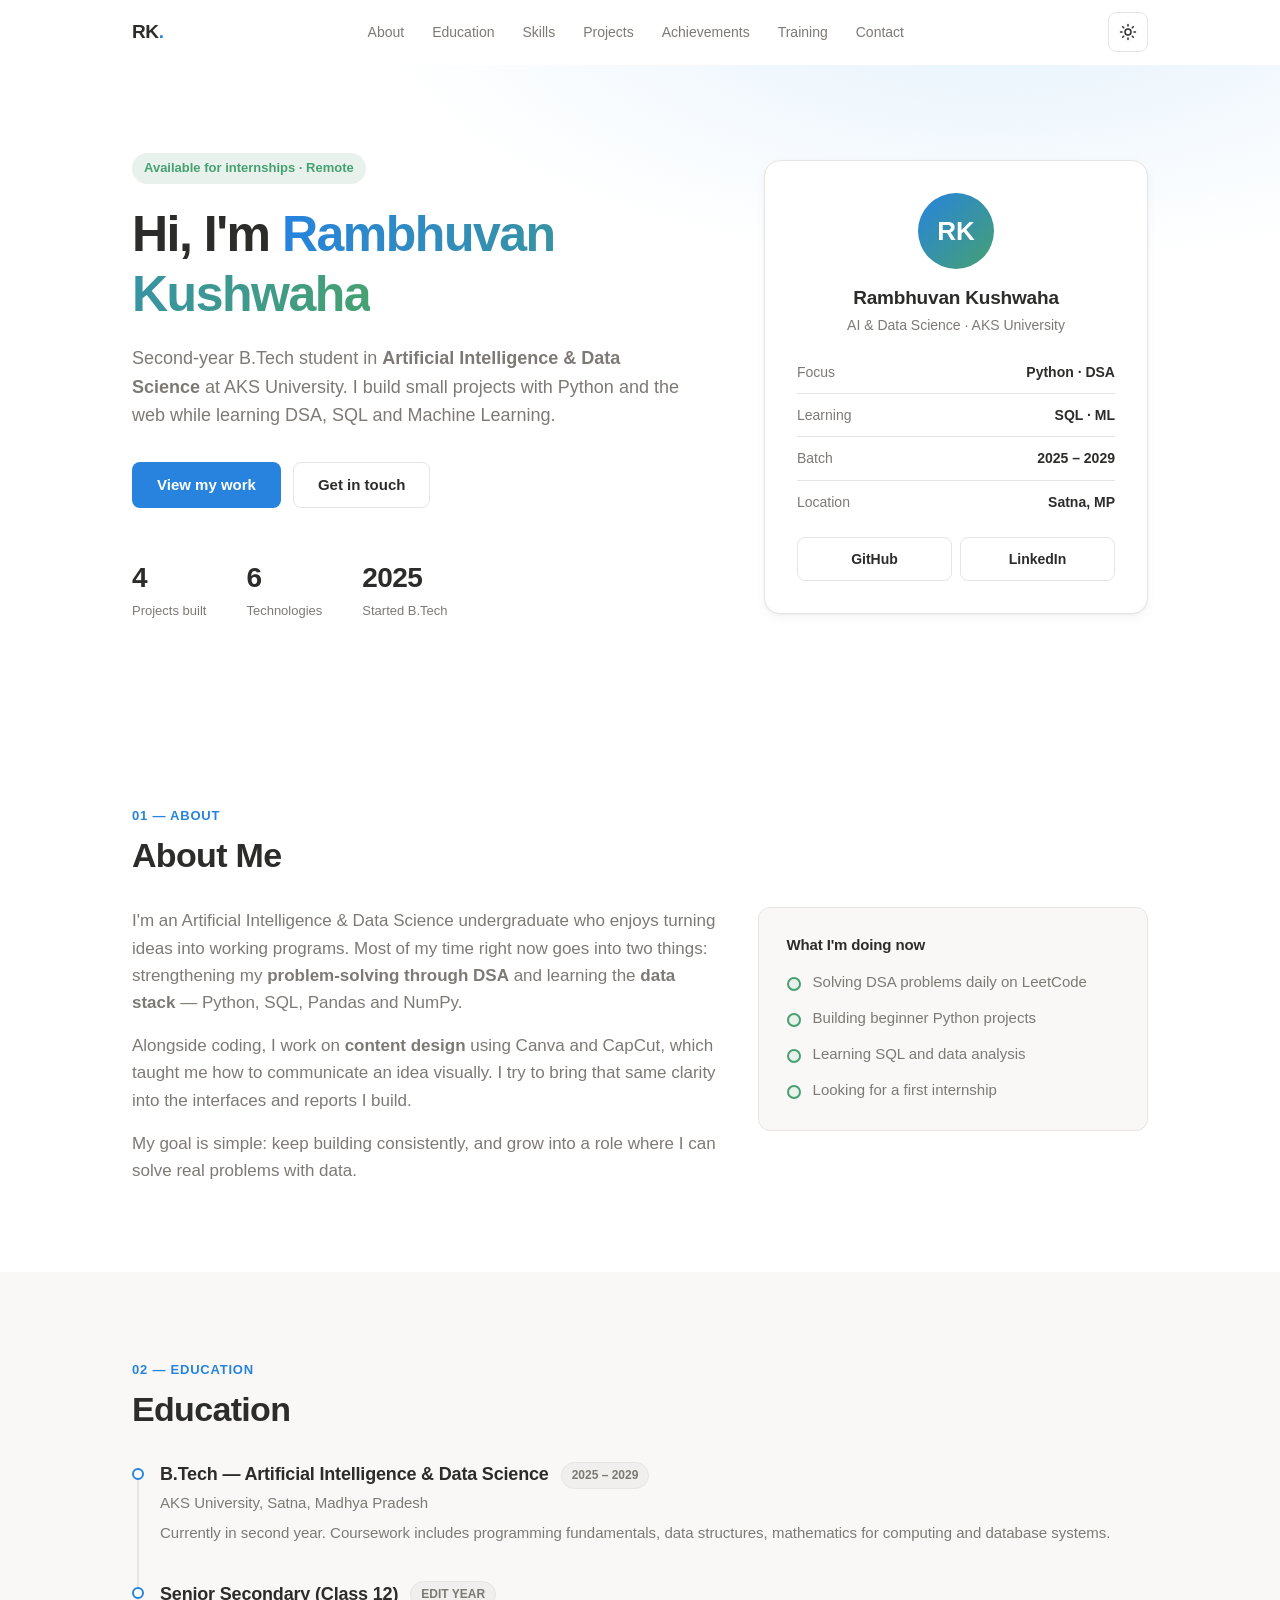
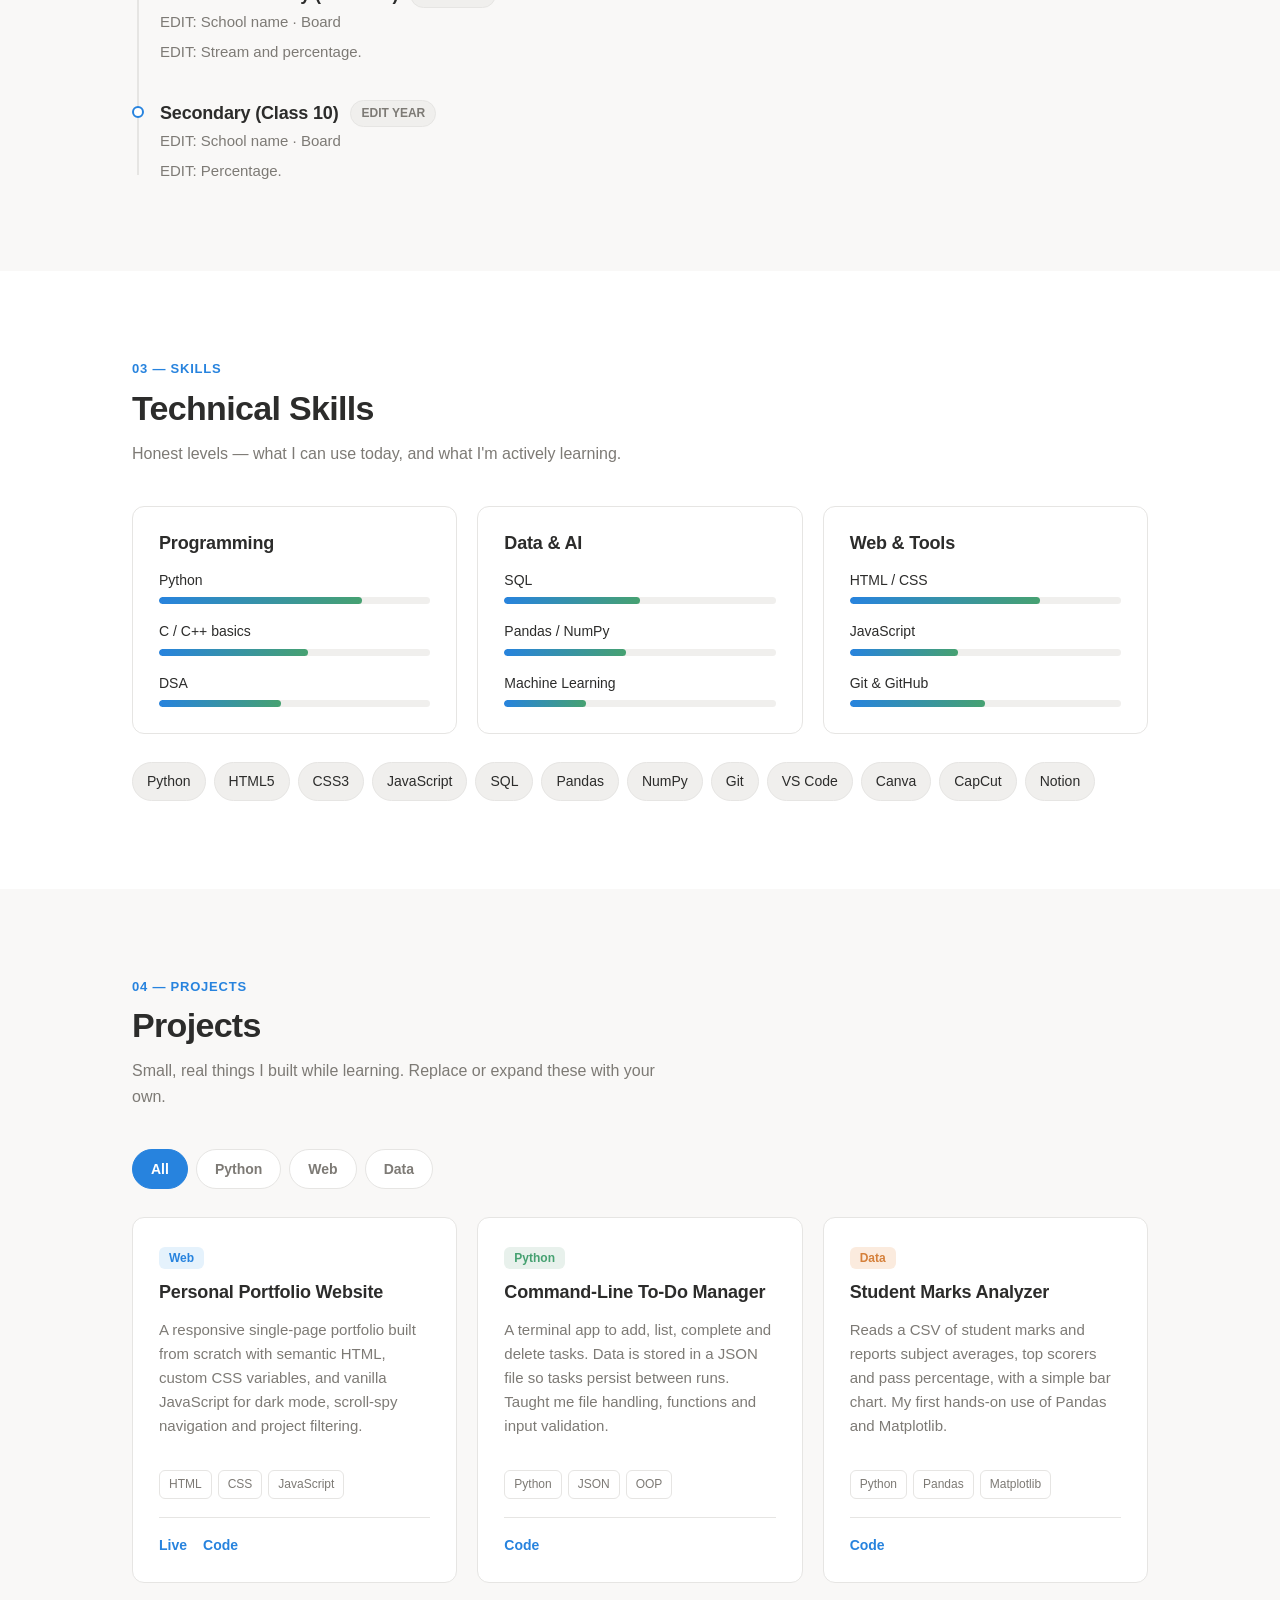
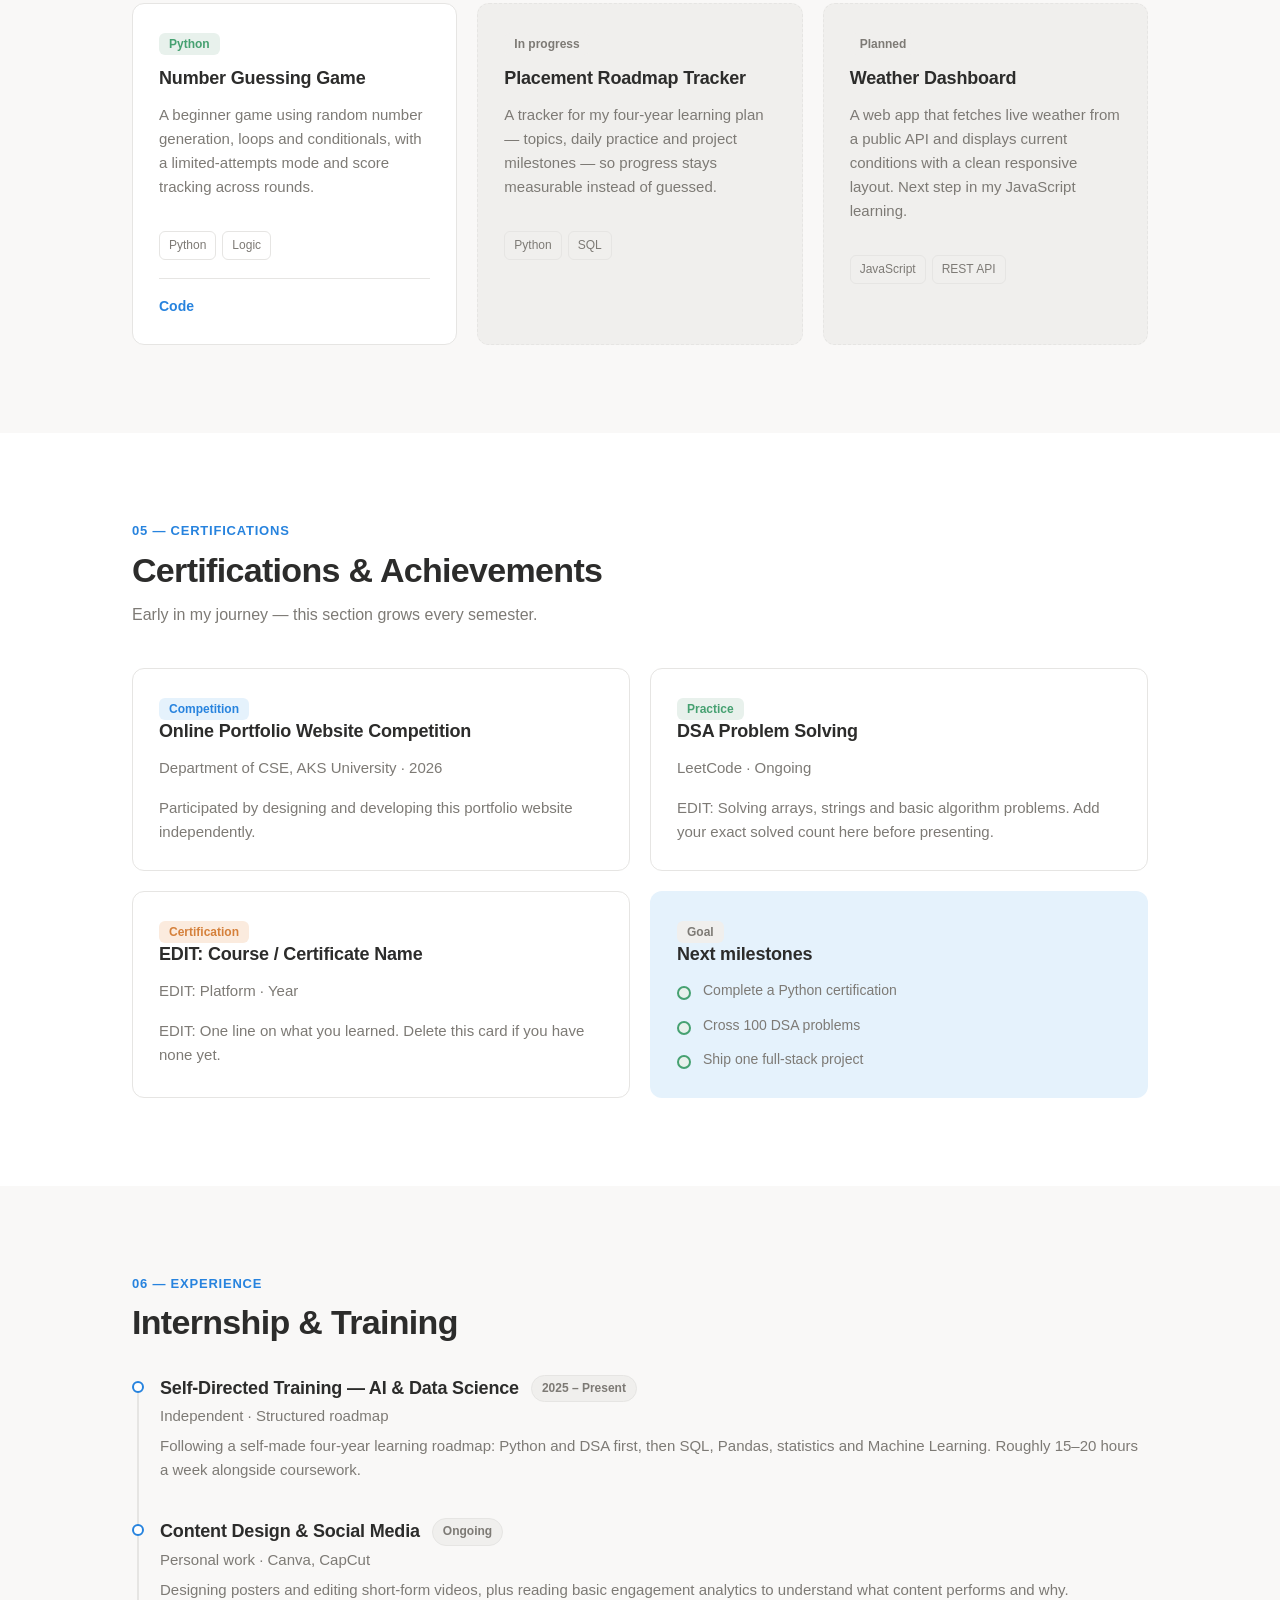
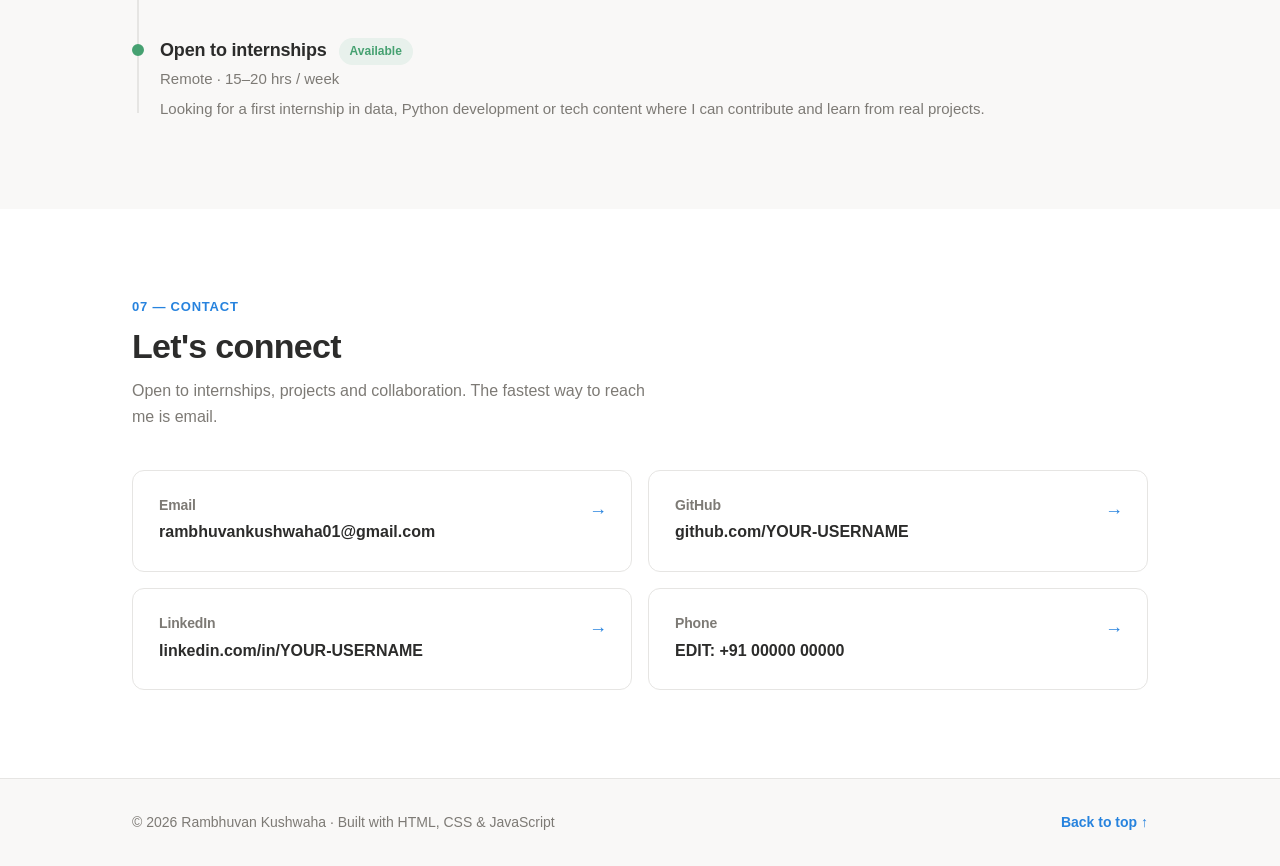
==== index.html @ 86814899 "Add files via upload" ====
<!DOCTYPE html>
<html lang="en">
<head>
<meta charset="UTF-8" />
<meta name="viewport" content="width=device-width, initial-scale=1.0" />
<title>Rambhuvan Kushwaha — AI &amp; Data Science Student</title>
<meta name="description" content="Portfolio of Rambhuvan Kushwaha, B.Tech Artificial Intelligence &amp; Data Science student at AKS University." />
<link rel="stylesheet" href="style.css" />
</head>
<body>

<!-- ============ NAVBAR ============ -->
<header class="nav" id="nav">
  <div class="container nav__inner">
    <a href="#home" class="nav__logo">RK<span>.</span></a>

    <nav class="nav__links" id="navLinks">
      <a href="#about">About</a>
      <a href="#education">Education</a>
      <a href="#skills">Skills</a>
      <a href="#projects">Projects</a>
      <a href="#achievements">Achievements</a>
      <a href="#training">Training</a>
      <a href="#contact">Contact</a>
    </nav>

    <div class="nav__actions">
      <button id="themeBtn" class="icon-btn" aria-label="Toggle dark mode">
        <svg viewBox="0 0 24 24" width="18" height="18" fill="none" stroke="currentColor" stroke-width="2" stroke-linecap="round"><circle cx="12" cy="12" r="4"/><path d="M12 2v2M12 20v2M2 12h2M20 12h2M4.9 4.9l1.4 1.4M17.7 17.7l1.4 1.4M19.1 4.9l-1.4 1.4M6.3 17.7l-1.4 1.4"/></svg>
      </button>
      <button id="menuBtn" class="icon-btn icon-btn--menu" aria-label="Open menu" aria-expanded="false">
        <span class="bar"></span><span class="bar"></span><span class="bar"></span>
      </button>
    </div>
  </div>
</header>

<main>

<!-- ============ HERO ============ -->
<section class="hero" id="home">
  <div class="container hero__inner">
    <div class="hero__text reveal">
      <p class="eyebrow">Available for internships · Remote</p>
      <h1>Hi, I'm <span class="grad">Rambhuvan Kushwaha</span></h1>
      <p class="hero__sub">
        Second-year B.Tech student in <strong>Artificial Intelligence &amp; Data Science</strong>
        at AKS University. I build small projects with Python and the web while
        learning DSA, SQL and Machine Learning.
      </p>
      <div class="hero__btns">
        <a href="#projects" class="btn btn--primary">View my work</a>
        <a href="#contact" class="btn btn--ghost">Get in touch</a>
      </div>
      <div class="hero__stats">
        <div><b id="statA">4</b><span>Projects built</span></div>
        <div><b id="statB">6</b><span>Technologies</span></div>
        <div><b id="statC">2025</b><span>Started B.Tech</span></div>
      </div>
    </div>

    <div class="hero__card reveal">
      <div class="avatar">RK</div>
      <h3>Rambhuvan Kushwaha</h3>
      <p class="muted">AI &amp; Data Science · AKS University</p>
      <ul class="facts">
        <li><span>Focus</span><b>Python · DSA</b></li>
        <li><span>Learning</span><b>SQL · ML</b></li>
        <li><span>Batch</span><b>2025 – 2029</b></li>
        <li><span>Location</span><b>Satna, MP</b></li>
      </ul>
      <div class="hero__social">
        <a href="https://github.com/YOUR-USERNAME" target="_blank" rel="noopener">GitHub</a>
        <a href="https://linkedin.com/in/YOUR-USERNAME" target="_blank" rel="noopener">LinkedIn</a>
      </div>
    </div>
  </div>
</section>

<!-- ============ ABOUT ============ -->
<section id="about" class="section">
  <div class="container">
    <p class="tag">01 — About</p>
    <h2 class="section__title">About Me</h2>
    <div class="about">
      <div class="about__text reveal">
        <p>
          I'm an Artificial Intelligence &amp; Data Science undergraduate who enjoys turning
          ideas into working programs. Most of my time right now goes into two things:
          strengthening my <strong>problem-solving through DSA</strong> and learning the
          <strong>data stack</strong> — Python, SQL, Pandas and NumPy.
        </p>
        <p>
          Alongside coding, I work on <strong>content design</strong> using Canva and CapCut,
          which taught me how to communicate an idea visually. I try to bring that same
          clarity into the interfaces and reports I build.
        </p>
        <p>
          My goal is simple: keep building consistently, and grow into a role where I can
          solve real problems with data.
        </p>
      </div>
      <div class="about__side reveal">
        <h4>What I'm doing now</h4>
        <ul class="checklist">
          <li>Solving DSA problems daily on LeetCode</li>
          <li>Building beginner Python projects</li>
          <li>Learning SQL and data analysis</li>
          <li>Looking for a first internship</li>
        </ul>
      </div>
    </div>
  </div>
</section>

<!-- ============ EDUCATION ============ -->
<section id="education" class="section section--soft">
  <div class="container">
    <p class="tag">02 — Education</p>
    <h2 class="section__title">Education</h2>
    <div class="timeline">
      <div class="tl reveal">
        <div class="tl__dot"></div>
        <div class="tl__body">
          <div class="tl__head">
            <h3>B.Tech — Artificial Intelligence &amp; Data Science</h3>
            <span class="chip">2025 – 2029</span>
          </div>
          <p class="muted">AKS University, Satna, Madhya Pradesh</p>
          <p>Currently in second year. Coursework includes programming fundamentals,
             data structures, mathematics for computing and database systems.</p>
        </div>
      </div>
      <div class="tl reveal">
        <div class="tl__dot"></div>
        <div class="tl__body">
          <div class="tl__head">
            <h3>Senior Secondary (Class 12)</h3>
            <span class="chip">EDIT YEAR</span>
          </div>
          <p class="muted">EDIT: School name · Board</p>
          <p>EDIT: Stream and percentage.</p>
        </div>
      </div>
      <div class="tl reveal">
        <div class="tl__dot"></div>
        <div class="tl__body">
          <div class="tl__head">
            <h3>Secondary (Class 10)</h3>
            <span class="chip">EDIT YEAR</span>
          </div>
          <p class="muted">EDIT: School name · Board</p>
          <p>EDIT: Percentage.</p>
        </div>
      </div>
    </div>
  </div>
</section>

<!-- ============ SKILLS ============ -->
<section id="skills" class="section">
  <div class="container">
    <p class="tag">03 — Skills</p>
    <h2 class="section__title">Technical Skills</h2>
    <p class="section__lead">Honest levels — what I can use today, and what I'm actively learning.</p>

    <div class="grid-3">
      <article class="card reveal">
        <h3>Programming</h3>
        <div class="bar-row"><span>Python</span><div class="bar"><i style="--w:75%"></i></div></div>
        <div class="bar-row"><span>C / C++ basics</span><div class="bar"><i style="--w:55%"></i></div></div>
        <div class="bar-row"><span>DSA</span><div class="bar"><i style="--w:45%"></i></div></div>
      </article>

      <article class="card reveal">
        <h3>Data &amp; AI</h3>
        <div class="bar-row"><span>SQL</span><div class="bar"><i style="--w:50%"></i></div></div>
        <div class="bar-row"><span>Pandas / NumPy</span><div class="bar"><i style="--w:45%"></i></div></div>
        <div class="bar-row"><span>Machine Learning</span><div class="bar"><i style="--w:30%"></i></div></div>
      </article>

      <article class="card reveal">
        <h3>Web &amp; Tools</h3>
        <div class="bar-row"><span>HTML / CSS</span><div class="bar"><i style="--w:70%"></i></div></div>
        <div class="bar-row"><span>JavaScript</span><div class="bar"><i style="--w:40%"></i></div></div>
        <div class="bar-row"><span>Git &amp; GitHub</span><div class="bar"><i style="--w:50%"></i></div></div>
      </article>
    </div>

    <div class="pills reveal">
      <span>Python</span><span>HTML5</span><span>CSS3</span><span>JavaScript</span>
      <span>SQL</span><span>Pandas</span><span>NumPy</span><span>Git</span>
      <span>VS Code</span><span>Canva</span><span>CapCut</span><span>Notion</span>
    </div>
  </div>
</section>

<!-- ============ PROJECTS ============ -->
<section id="projects" class="section section--soft">
  <div class="container">
    <p class="tag">04 — Projects</p>
    <h2 class="section__title">Projects</h2>
    <p class="section__lead">Small, real things I built while learning. Replace or expand these with your own.</p>

    <div class="filters" id="filters">
      <button class="filter is-active" data-filter="all">All</button>
      <button class="filter" data-filter="python">Python</button>
      <button class="filter" data-filter="web">Web</button>
      <button class="filter" data-filter="data">Data</button>
    </div>

    <div class="grid-3" id="projectGrid">
      <article class="card proj reveal" data-cat="web">
        <div class="proj__top"><span class="badge badge--blue">Web</span></div>
        <h3>Personal Portfolio Website</h3>
        <p>A responsive single-page portfolio built from scratch with semantic HTML, custom
           CSS variables, and vanilla JavaScript for dark mode, scroll-spy navigation and
           project filtering.</p>
        <div class="stack"><span>HTML</span><span>CSS</span><span>JavaScript</span></div>
        <div class="proj__links">
          <a href="#" target="_blank" rel="noopener">Live</a>
          <a href="#" target="_blank" rel="noopener">Code</a>
        </div>
      </article>

      <article class="card proj reveal" data-cat="python">
        <div class="proj__top"><span class="badge badge--green">Python</span></div>
        <h3>Command-Line To-Do Manager</h3>
        <p>A terminal app to add, list, complete and delete tasks. Data is stored in a JSON
           file so tasks persist between runs. Taught me file handling, functions and
           input validation.</p>
        <div class="stack"><span>Python</span><span>JSON</span><span>OOP</span></div>
        <div class="proj__links">
          <a href="#" target="_blank" rel="noopener">Code</a>
        </div>
      </article>

      <article class="card proj reveal" data-cat="data">
        <div class="proj__top"><span class="badge badge--orange">Data</span></div>
        <h3>Student Marks Analyzer</h3>
        <p>Reads a CSV of student marks and reports subject averages, top scorers and
           pass percentage, with a simple bar chart. My first hands-on use of Pandas
           and Matplotlib.</p>
        <div class="stack"><span>Python</span><span>Pandas</span><span>Matplotlib</span></div>
        <div class="proj__links">
          <a href="#" target="_blank" rel="noopener">Code</a>
        </div>
      </article>

      <article class="card proj reveal" data-cat="python">
        <div class="proj__top"><span class="badge badge--green">Python</span></div>
        <h3>Number Guessing Game</h3>
        <p>A beginner game using random number generation, loops and conditionals, with
           a limited-attempts mode and score tracking across rounds.</p>
        <div class="stack"><span>Python</span><span>Logic</span></div>
        <div class="proj__links">
          <a href="#" target="_blank" rel="noopener">Code</a>
        </div>
      </article>

      <article class="card proj proj--soon reveal" data-cat="data">
        <div class="proj__top"><span class="badge">In progress</span></div>
        <h3>Placement Roadmap Tracker</h3>
        <p>A tracker for my four-year learning plan — topics, daily practice and project
           milestones — so progress stays measurable instead of guessed.</p>
        <div class="stack"><span>Python</span><span>SQL</span></div>
      </article>

      <article class="card proj proj--soon reveal" data-cat="web">
        <div class="proj__top"><span class="badge">Planned</span></div>
        <h3>Weather Dashboard</h3>
        <p>A web app that fetches live weather from a public API and displays current
           conditions with a clean responsive layout. Next step in my JavaScript learning.</p>
        <div class="stack"><span>JavaScript</span><span>REST API</span></div>
      </article>
    </div>
  </div>
</section>

<!-- ============ ACHIEVEMENTS ============ -->
<section id="achievements" class="section">
  <div class="container">
    <p class="tag">05 — Certifications</p>
    <h2 class="section__title">Certifications &amp; Achievements</h2>
    <p class="section__lead">Early in my journey — this section grows every semester.</p>

    <div class="grid-2">
      <article class="card reveal">
        <span class="badge badge--blue">Competition</span>
        <h3>Online Portfolio Website Competition</h3>
        <p class="muted">Department of CSE, AKS University · 2026</p>
        <p>Participated by designing and developing this portfolio website independently.</p>
      </article>

      <article class="card reveal">
        <span class="badge badge--green">Practice</span>
        <h3>DSA Problem Solving</h3>
        <p class="muted">LeetCode · Ongoing</p>
        <p>EDIT: Solving arrays, strings and basic algorithm problems. Add your exact
           solved count here before presenting.</p>
      </article>

      <article class="card reveal">
        <span class="badge badge--orange">Certification</span>
        <h3>EDIT: Course / Certificate Name</h3>
        <p class="muted">EDIT: Platform · Year</p>
        <p>EDIT: One line on what you learned. Delete this card if you have none yet.</p>
      </article>

      <article class="card card--goal reveal">
        <span class="badge">Goal</span>
        <h3>Next milestones</h3>
        <ul class="checklist checklist--sm">
          <li>Complete a Python certification</li>
          <li>Cross 100 DSA problems</li>
          <li>Ship one full-stack project</li>
        </ul>
      </article>
    </div>
  </div>
</section>

<!-- ============ TRAINING ============ -->
<section id="training" class="section section--soft">
  <div class="container">
    <p class="tag">06 — Experience</p>
    <h2 class="section__title">Internship &amp; Training</h2>

    <div class="timeline">
      <div class="tl reveal">
        <div class="tl__dot"></div>
        <div class="tl__body">
          <div class="tl__head">
            <h3>Self-Directed Training — AI &amp; Data Science</h3>
            <span class="chip">2025 – Present</span>
          </div>
          <p class="muted">Independent · Structured roadmap</p>
          <p>Following a self-made four-year learning roadmap: Python and DSA first, then
             SQL, Pandas, statistics and Machine Learning. Roughly 15–20 hours a week
             alongside coursework.</p>
        </div>
      </div>

      <div class="tl reveal">
        <div class="tl__dot"></div>
        <div class="tl__body">
          <div class="tl__head">
            <h3>Content Design &amp; Social Media</h3>
            <span class="chip">Ongoing</span>
          </div>
          <p class="muted">Personal work · Canva, CapCut</p>
          <p>Designing posters and editing short-form videos, plus reading basic engagement
             analytics to understand what content performs and why.</p>
        </div>
      </div>

      <div class="tl tl--open reveal">
        <div class="tl__dot"></div>
        <div class="tl__body">
          <div class="tl__head">
            <h3>Open to internships</h3>
            <span class="chip chip--accent">Available</span>
          </div>
          <p class="muted">Remote · 15–20 hrs / week</p>
          <p>Looking for a first internship in data, Python development or tech content
             where I can contribute and learn from real projects.</p>
        </div>
      </div>
    </div>
  </div>
</section>

<!-- ============ CONTACT ============ -->
<section id="contact" class="section">
  <div class="container">
    <p class="tag">07 — Contact</p>
    <h2 class="section__title">Let's connect</h2>
    <p class="section__lead">Open to internships, projects and collaboration. The fastest way to reach me is email.</p>

    <div class="contact">
      <a class="ccard reveal" href="mailto:rambhuvankushwaha01@gmail.com">
        <h4>Email</h4>
        <p>rambhuvankushwaha01@gmail.com</p>
        <span class="arrow">→</span>
      </a>
      <a class="ccard reveal" href="https://github.com/YOUR-USERNAME" target="_blank" rel="noopener">
        <h4>GitHub</h4>
        <p>github.com/YOUR-USERNAME</p>
        <span class="arrow">→</span>
      </a>
      <a class="ccard reveal" href="https://linkedin.com/in/YOUR-USERNAME" target="_blank" rel="noopener">
        <h4>LinkedIn</h4>
        <p>linkedin.com/in/YOUR-USERNAME</p>
        <span class="arrow">→</span>
      </a>
      <a class="ccard reveal" href="tel:+910000000000">
        <h4>Phone</h4>
        <p>EDIT: +91 00000 00000</p>
        <span class="arrow">→</span>
      </a>
    </div>
  </div>
</section>

</main>

<footer class="footer">
  <div class="container footer__inner">
    <p>© <span id="year">2026</span> Rambhuvan Kushwaha · Built with HTML, CSS &amp; JavaScript</p>
    <a href="#home">Back to top ↑</a>
  </div>
</footer>

<script src="script.js"></script>
</body>
</html>
---- style.css ----
/* ============================================================
   Rambhuvan Kushwaha — Portfolio Stylesheet
   Design tokens -> layout -> components -> responsive
   ============================================================ */

:root{
  --text:#2C2C2B;
  --text-2:#7D7A75;
  --canvas:#FFFFFF;
  --surface:#F9F8F7;
  --surface-2:#F0EFED;
  --border:#E6E5E3;
  --accent:#2783DE;
  --accent-soft:#E5F2FC;
  --green:#46A171;
  --green-soft:#E8F1EC;
  --orange:#D5803B;
  --orange-soft:#FBEBDE;
  --radius:12px;
  --radius-sm:8px;
  --shadow:0 1px 2px rgba(0,0,0,.05), 0 4px 12px rgba(0,0,0,.04);
  --max:1080px;
  --font:-apple-system,BlinkMacSystemFont,"Segoe UI",Roboto,Helvetica,Arial,sans-serif;
}

/* Dark theme is applied by toggling [data-theme="dark"] on <html> via JS */
[data-theme="dark"]{
  --text:#FFFFFF;
  --text-2:rgba(255,255,255,.65);
  --canvas:#191919;
  --surface:#202020;
  --surface-2:#252525;
  --border:rgba(255,255,255,.20);
  --accent:#5E9FE8;
  --accent-soft:rgba(94,159,232,.12);
  --green:#72BC8F;
  --green-soft:rgba(114,188,143,.12);
  --orange:#DE9255;
  --orange-soft:rgba(222,146,85,.12);
  --shadow:0 1px 2px rgba(0,0,0,.4);
}

*,*::before,*::after{box-sizing:border-box;}

html{scroll-behavior:smooth;}

body{
  margin:0;
  font-family:var(--font);
  font-size:16px;
  line-height:1.6;
  color:var(--text);
  background:var(--canvas);
  -webkit-font-smoothing:antialiased;
}

h1,h2,h3,h4{line-height:1.2;margin:0 0 12px;letter-spacing:-.01em;}
p{margin:0 0 16px;}
a{color:inherit;text-decoration:none;}
img{max-width:100%;display:block;}
ul{margin:0;padding:0;list-style:none;}
strong{font-weight:600;}

.container{width:100%;max-width:var(--max);margin:0 auto;padding:0 32px;}
.muted{color:var(--text-2);}

/* ---------- NAVBAR ---------- */
.nav{
  position:sticky;top:0;z-index:50;
  background:color-mix(in srgb, var(--canvas) 85%, transparent);
  backdrop-filter:blur(12px);
  border-bottom:1px solid transparent;
  transition:border-color .2s ease;
}
.nav.is-scrolled{border-bottom-color:var(--border);}
.nav__inner{display:flex;align-items:center;justify-content:space-between;height:64px;gap:16px;}
.nav__logo{font-weight:700;font-size:19px;letter-spacing:-.02em;}
.nav__logo span{color:var(--accent);}

.nav__links{display:flex;gap:4px;}
.nav__links a{
  padding:7px 12px;border-radius:var(--radius-sm);
  font-size:14px;font-weight:500;color:var(--text-2);
  transition:color .15s ease, background .15s ease;
}
.nav__links a:hover{color:var(--text);background:var(--surface-2);}
.nav__links a.is-active{color:var(--accent);background:var(--accent-soft);}

.nav__actions{display:flex;align-items:center;gap:8px;}
.icon-btn{
  width:40px;height:40px;display:grid;place-items:center;
  border:1px solid var(--border);background:var(--canvas);
  border-radius:var(--radius-sm);color:var(--text);cursor:pointer;
  transition:background .15s ease;
}
.icon-btn:hover{background:var(--surface-2);}
.icon-btn:focus-visible{outline:2px solid var(--accent);outline-offset:2px;}
.icon-btn--menu{display:none;flex-direction:column;gap:4px;}
.icon-btn--menu .bar{width:16px;height:2px;background:currentColor;border-radius:2px;transition:transform .2s ease, opacity .2s ease;}
.icon-btn--menu.is-open .bar:nth-child(1){transform:translateY(6px) rotate(45deg);}
.icon-btn--menu.is-open .bar:nth-child(2){opacity:0;}
.icon-btn--menu.is-open .bar:nth-child(3){transform:translateY(-6px) rotate(-45deg);}

/* ---------- HERO ---------- */
.hero{padding:88px 0 96px;background:
  radial-gradient(900px 380px at 78% -10%, var(--accent-soft), transparent 70%);}
.hero__inner{display:grid;grid-template-columns:1.35fr .9fr;gap:56px;align-items:center;}

.eyebrow{
  display:inline-block;font-size:13px;font-weight:600;color:var(--green);
  background:var(--green-soft);padding:5px 12px;border-radius:999px;margin-bottom:20px;
}
.hero h1{font-size:50px;font-weight:700;letter-spacing:-.03em;margin-bottom:20px;}
.grad{background:linear-gradient(100deg,var(--accent),var(--green));
  -webkit-background-clip:text;background-clip:text;color:transparent;}
.hero__sub{font-size:18px;color:var(--text-2);max-width:56ch;margin-bottom:32px;}

.hero__btns{display:flex;gap:12px;flex-wrap:wrap;margin-bottom:48px;}
.btn{
  display:inline-flex;align-items:center;justify-content:center;
  min-height:46px;padding:0 24px;border-radius:var(--radius-sm);
  font-size:15px;font-weight:600;border:1px solid transparent;
  transition:transform .15s ease, background .15s ease, box-shadow .15s ease;
}
.btn--primary{background:var(--accent);color:#fff;}
.btn--primary:hover{transform:translateY(-2px);box-shadow:0 6px 18px rgba(39,131,222,.28);}
.btn--ghost{border-color:var(--border);color:var(--text);background:var(--canvas);}
.btn--ghost:hover{background:var(--surface-2);transform:translateY(-2px);}

.hero__stats{display:flex;gap:40px;flex-wrap:wrap;}
.hero__stats div{display:flex;flex-direction:column;}
.hero__stats b{font-size:28px;font-weight:700;letter-spacing:-.02em;}
.hero__stats span{font-size:13px;color:var(--text-2);}

.hero__card{
  background:var(--canvas);border:1px solid var(--border);
  border-radius:16px;padding:32px;box-shadow:var(--shadow);text-align:center;
}
.avatar{
  width:76px;height:76px;margin:0 auto 18px;border-radius:50%;
  display:grid;place-items:center;font-size:26px;font-weight:700;color:#fff;
  background:linear-gradient(135deg,var(--accent),var(--green));
}
.hero__card h3{font-size:19px;margin-bottom:4px;}
.hero__card > .muted{font-size:14px;margin-bottom:24px;}
.facts{display:grid;gap:10px;text-align:left;margin-bottom:24px;}
.facts li{display:flex;justify-content:space-between;gap:12px;font-size:14px;
  padding-bottom:10px;border-bottom:1px solid var(--border);}
.facts li:last-child{border-bottom:none;padding-bottom:0;}
.facts span{color:var(--text-2);}
.hero__social{display:flex;gap:8px;}
.hero__social a{
  flex:1;padding:10px 0;font-size:14px;font-weight:600;
  border:1px solid var(--border);border-radius:var(--radius-sm);
  transition:background .15s ease, border-color .15s ease;
}
.hero__social a:hover{background:var(--accent-soft);border-color:var(--accent);color:var(--accent);}

/* ---------- SECTIONS ---------- */
.section{padding:88px 0;}
.section--soft{background:var(--surface);}
.tag{font-size:13px;font-weight:600;color:var(--accent);letter-spacing:.06em;
  text-transform:uppercase;margin-bottom:8px;}
.section__title{font-size:34px;font-weight:700;letter-spacing:-.02em;margin-bottom:12px;}
.section__lead{color:var(--text-2);max-width:60ch;margin-bottom:40px;}

/* ---------- ABOUT ---------- */
.about{display:grid;grid-template-columns:1.5fr 1fr;gap:40px;align-items:start;margin-top:32px;}
.about__text p{font-size:17px;color:var(--text-2);}
.about__text p:last-child{margin-bottom:0;}
.about__side{background:var(--surface);border:1px solid var(--border);
  border-radius:var(--radius);padding:28px;}
.about__side h4{font-size:15px;margin-bottom:16px;}
.checklist{display:grid;gap:12px;}
.checklist li{position:relative;padding-left:26px;font-size:15px;color:var(--text-2);}
.checklist li::before{
  content:"";position:absolute;left:0;top:7px;width:14px;height:14px;
  border-radius:50%;background:var(--green-soft);
  border:2px solid var(--green);
}
.checklist--sm li{font-size:14px;}

/* ---------- TIMELINE ---------- */
.timeline{position:relative;margin-top:32px;padding-left:28px;}
.timeline::before{content:"";position:absolute;left:5px;top:8px;bottom:8px;
  width:2px;background:var(--border);}
.tl{position:relative;padding-bottom:36px;}
.tl:last-child{padding-bottom:0;}
.tl__dot{position:absolute;left:-28px;top:6px;width:12px;height:12px;
  border-radius:50%;background:var(--canvas);border:2px solid var(--accent);}
.tl--open .tl__dot{border-color:var(--green);background:var(--green);}
.tl__head{display:flex;align-items:center;gap:12px;flex-wrap:wrap;margin-bottom:2px;}
.tl__body h3{font-size:18px;margin:0;}
.tl__body p{margin-bottom:6px;font-size:15px;}
.tl__body p:last-child{margin-bottom:0;color:var(--text-2);}
.chip{font-size:12px;font-weight:600;color:var(--text-2);background:var(--surface-2);
  border:1px solid var(--border);padding:3px 10px;border-radius:999px;white-space:nowrap;}
.chip--accent{color:var(--green);background:var(--green-soft);border-color:transparent;}

/* ---------- GRIDS & CARDS ---------- */
.grid-3{display:grid;grid-template-columns:repeat(3,1fr);gap:20px;}
.grid-2{display:grid;grid-template-columns:repeat(2,1fr);gap:20px;}
.card{
  background:var(--canvas);border:1px solid var(--border);
  border-radius:var(--radius);padding:26px;
  transition:transform .18s ease, box-shadow .18s ease, border-color .18s ease;
}
.card:hover{transform:translateY(-3px);box-shadow:var(--shadow);border-color:var(--accent);}
.card h3{font-size:18px;margin-bottom:14px;}
.card p{font-size:15px;color:var(--text-2);}
.card p:last-child{margin-bottom:0;}
.card--goal{background:var(--accent-soft);border-color:transparent;}

/* skill bars */
.bar-row{display:grid;grid-template-columns:1fr;gap:6px;margin-bottom:16px;}
.bar-row:last-child{margin-bottom:0;}
.bar-row span{font-size:14px;font-weight:500;}
.bar{height:7px;background:var(--surface-2);border-radius:999px;overflow:hidden;}
.bar i{display:block;height:100%;width:var(--w);border-radius:999px;
  background:linear-gradient(90deg,var(--accent),var(--green));}

/* pills */
.pills{display:flex;flex-wrap:wrap;gap:8px;margin-top:28px;}
.pills span{font-size:14px;font-weight:500;padding:7px 14px;border-radius:999px;
  background:var(--surface-2);border:1px solid var(--border);}

/* ---------- PROJECTS ---------- */
.filters{display:flex;gap:8px;flex-wrap:wrap;margin-bottom:28px;}
.filter{
  min-height:40px;padding:0 18px;font-size:14px;font-weight:600;
  font-family:inherit;color:var(--text-2);cursor:pointer;
  background:var(--canvas);border:1px solid var(--border);border-radius:999px;
  transition:all .15s ease;
}
.filter:hover{color:var(--text);border-color:var(--text-2);}
.filter.is-active{background:var(--accent);border-color:var(--accent);color:#fff;}
.filter:focus-visible{outline:2px solid var(--accent);outline-offset:2px;}

.proj{display:flex;flex-direction:column;}
.proj.is-hidden{display:none;}
.proj__top{margin-bottom:12px;}
.badge{font-size:12px;font-weight:600;padding:4px 10px;border-radius:6px;
  background:var(--surface-2);color:var(--text-2);}
.badge--blue{background:var(--accent-soft);color:var(--accent);}
.badge--green{background:var(--green-soft);color:var(--green);}
.badge--orange{background:var(--orange-soft);color:var(--orange);}
.stack{display:flex;flex-wrap:wrap;gap:6px;margin:16px 0 0;}
.stack span{font-size:12px;font-weight:500;color:var(--text-2);
  padding:4px 9px;border:1px solid var(--border);border-radius:6px;}
.proj__links{display:flex;gap:16px;margin-top:18px;padding-top:16px;border-top:1px solid var(--border);}
.proj__links a{font-size:14px;font-weight:600;color:var(--accent);}
.proj__links a:hover{text-decoration:underline;}
.proj--soon{background:var(--surface-2);border-style:dashed;}
.achv-note{margin-top:8px;}

/* ---------- CONTACT ---------- */
.contact{display:grid;grid-template-columns:repeat(2,1fr);gap:16px;}
.ccard{
  position:relative;display:block;padding:26px;
  background:var(--canvas);border:1px solid var(--border);border-radius:var(--radius);
  transition:transform .18s ease, border-color .18s ease, box-shadow .18s ease;
}
.ccard:hover{transform:translateY(-3px);border-color:var(--accent);box-shadow:var(--shadow);}
.ccard h4{font-size:14px;color:var(--text-2);font-weight:600;margin-bottom:6px;}
.ccard p{font-size:16px;font-weight:600;margin:0;word-break:break-word;padding-right:28px;color:var(--text);}
.arrow{position:absolute;right:24px;top:26px;font-size:18px;color:var(--accent);}

/* ---------- FOOTER ---------- */
.footer{border-top:1px solid var(--border);padding:32px 0;background:var(--surface);}
.footer__inner{display:flex;justify-content:space-between;align-items:center;gap:16px;flex-wrap:wrap;}
.footer p{margin:0;font-size:14px;color:var(--text-2);}
.footer a{font-size:14px;font-weight:600;color:var(--accent);}

/* ---------- SCROLL REVEAL ----------
   Content is visible by default. The hidden start state is only applied when
   JavaScript is running (html.js), so content never disappears without JS. */
.reveal{transition:opacity .5s ease, transform .5s ease;}
html.js .reveal{opacity:0;transform:translateY(16px);}
html.js .reveal.is-visible{opacity:1;transform:none;}

@media (prefers-reduced-motion:reduce){
  html{scroll-behavior:auto;}
  *{transition:none !important;animation:none !important;}
  .reveal{opacity:1;transform:none;}
}

/* ============================================================
   RESPONSIVE
   ============================================================ */
@media (max-width:980px){
  .hero__inner{grid-template-columns:1fr;gap:40px;}
  .hero h1{font-size:40px;}
  .about{grid-template-columns:1fr;}
  .grid-3{grid-template-columns:repeat(2,1fr);}
}

@media (max-width:760px){
  .container{padding:0 20px;}
  .icon-btn--menu{display:flex;}

  .nav__links{
    position:absolute;top:64px;left:0;right:0;
    flex-direction:column;gap:2px;padding:12px 20px 20px;
    background:var(--canvas);border-bottom:1px solid var(--border);
    box-shadow:var(--shadow);
    display:none;
  }
  .nav__links.is-open{display:flex;}
  .nav__links a{padding:12px;font-size:16px;}

  .hero{padding:56px 0 64px;}
  .hero h1{font-size:33px;}
  .hero__sub{font-size:16px;}
  .hero__btns{margin-bottom:36px;}
  .btn{flex:1;min-width:140px;}
  .hero__stats{gap:24px;}
  .hero__stats b{font-size:24px;}

  .section{padding:60px 0;}
  .section__title{font-size:27px;}
  .grid-3,.grid-2,.contact{grid-template-columns:1fr;}
  .footer__inner{flex-direction:column;align-items:flex-start;}
}
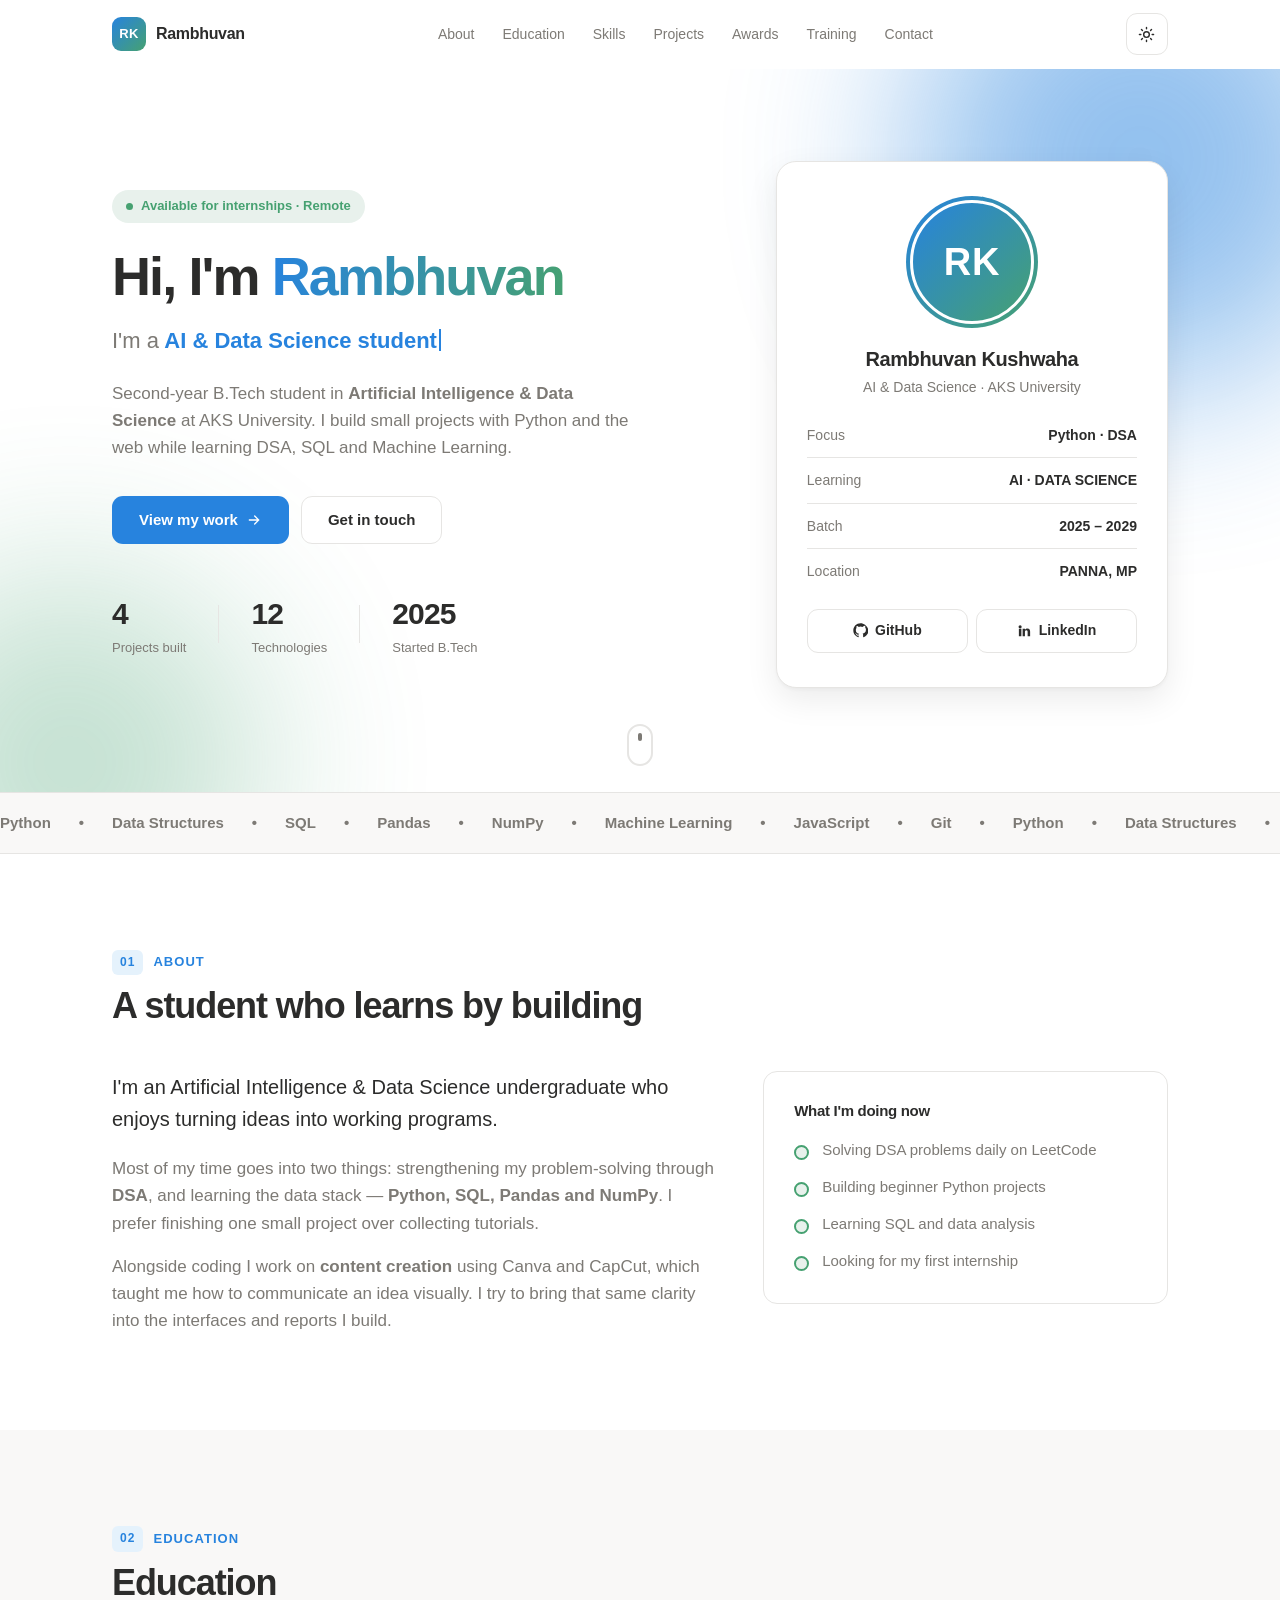
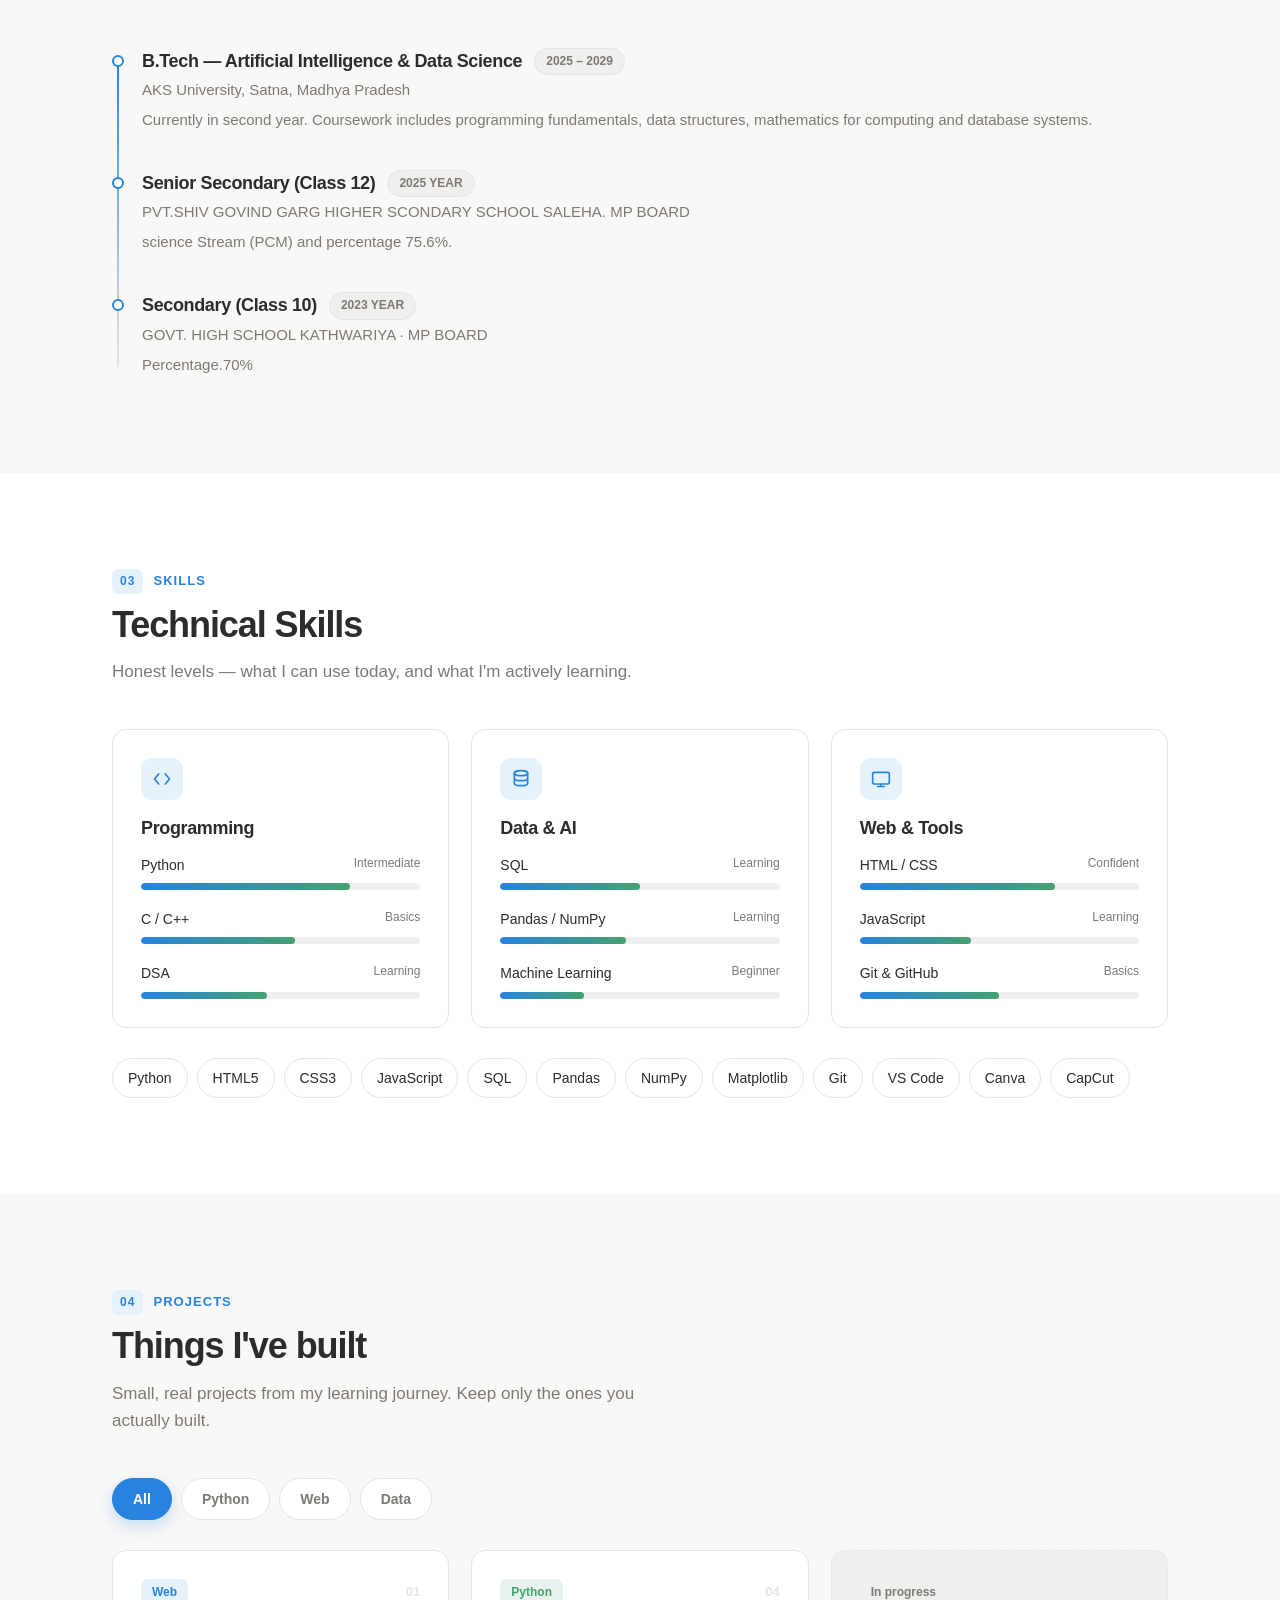
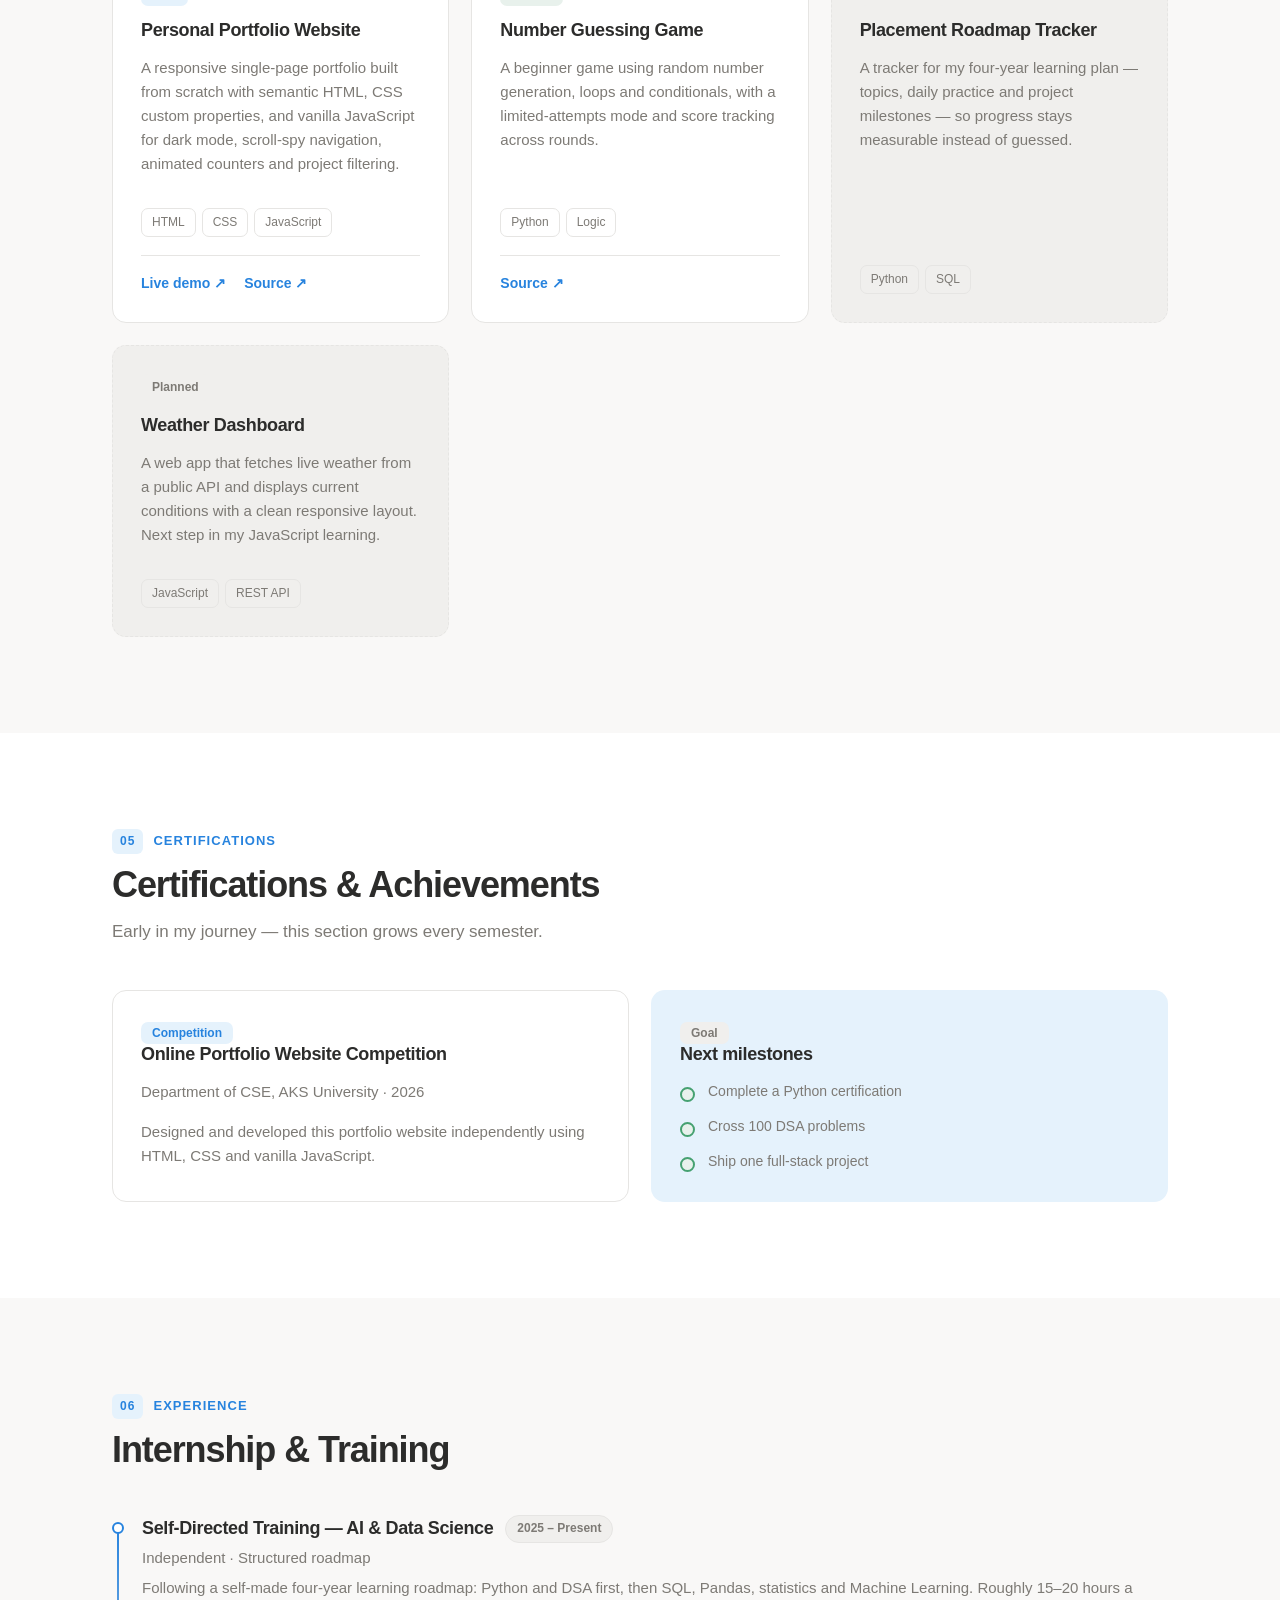
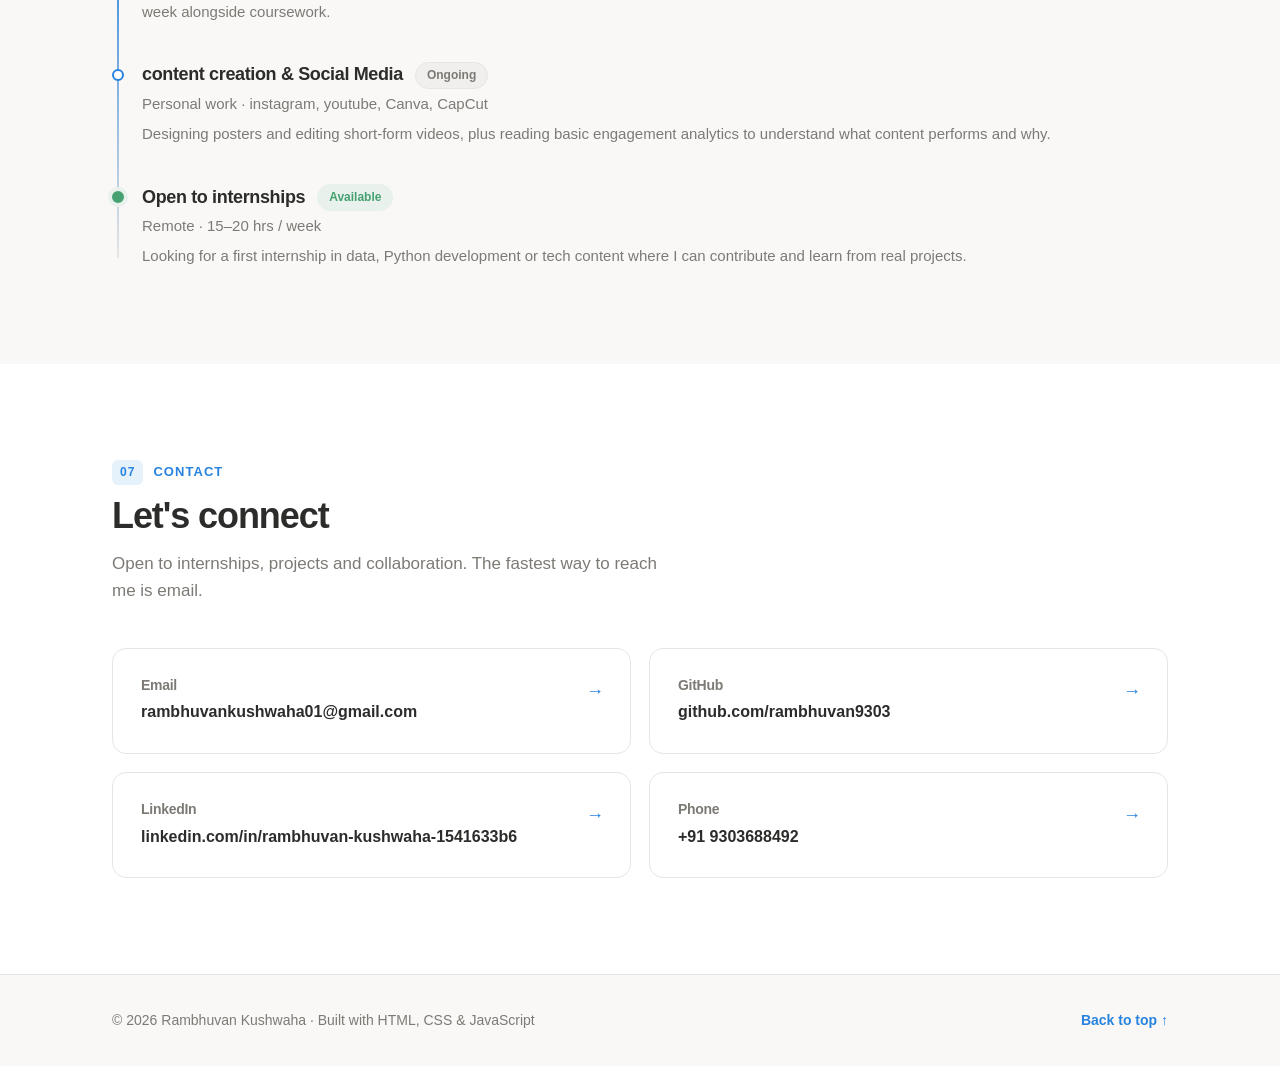
==== commit 6cb1a9b8: "Add files via upload" ====
--- a/index.html
+++ b/index.html
@@ -4,29 +4,36 @@
 <meta charset="UTF-8" />
 <meta name="viewport" content="width=device-width, initial-scale=1.0" />
 <title>Rambhuvan Kushwaha — AI &amp; Data Science Student</title>
-<meta name="description" content="Portfolio of Rambhuvan Kushwaha, B.Tech Artificial Intelligence &amp; Data Science student at AKS University." />
+<meta name="description" content="Portfolio of Rambhuvan Kushwaha, B.Tech Artificial Intelligence &amp; Data Science student at AKS University. Python, SQL and Machine Learning." />
 <link rel="stylesheet" href="style.css" />
 </head>
 <body>
 
+<!-- Reading progress bar -->
+<div class="progress" id="progress" aria-hidden="true"></div>
+
 <!-- ============ NAVBAR ============ -->
 <header class="nav" id="nav">
   <div class="container nav__inner">
-    <a href="#home" class="nav__logo">RK<span>.</span></a>
-
-    <nav class="nav__links" id="navLinks">
+    <a href="#home" class="nav__logo">
+      <span class="nav__mark">RK</span>
+      <span class="nav__name">Rambhuvan</span>
+    </a>
+
+    <nav class="nav__links" id="navLinks" aria-label="Main navigation">
       <a href="#about">About</a>
       <a href="#education">Education</a>
       <a href="#skills">Skills</a>
       <a href="#projects">Projects</a>
-      <a href="#achievements">Achievements</a>
+      <a href="#achievements">Awards</a>
       <a href="#training">Training</a>
       <a href="#contact">Contact</a>
     </nav>
 
     <div class="nav__actions">
       <button id="themeBtn" class="icon-btn" aria-label="Toggle dark mode">
-        <svg viewBox="0 0 24 24" width="18" height="18" fill="none" stroke="currentColor" stroke-width="2" stroke-linecap="round"><circle cx="12" cy="12" r="4"/><path d="M12 2v2M12 20v2M2 12h2M20 12h2M4.9 4.9l1.4 1.4M17.7 17.7l1.4 1.4M19.1 4.9l-1.4 1.4M6.3 17.7l-1.4 1.4"/></svg>
+        <svg class="ico-sun" viewBox="0 0 24 24" width="17" height="17" fill="none" stroke="currentColor" stroke-width="2" stroke-linecap="round"><circle cx="12" cy="12" r="4"/><path d="M12 2v2M12 20v2M2 12h2M20 12h2M4.9 4.9l1.4 1.4M17.7 17.7l1.4 1.4M19.1 4.9l-1.4 1.4M6.3 17.7l-1.4 1.4"/></svg>
+        <svg class="ico-moon" viewBox="0 0 24 24" width="17" height="17" fill="none" stroke="currentColor" stroke-width="2" stroke-linecap="round"><path d="M21 12.8A8.5 8.5 0 1 1 11.2 3a6.5 6.5 0 0 0 9.8 9.8z"/></svg>
       </button>
       <button id="menuBtn" class="icon-btn icon-btn--menu" aria-label="Open menu" aria-expanded="false">
         <span class="bar"></span><span class="bar"></span><span class="bar"></span>
@@ -39,74 +46,134 @@
 
 <!-- ============ HERO ============ -->
 <section class="hero" id="home">
+  <!-- Decorative animated background blobs -->
+  <div class="blobs" aria-hidden="true">
+    <span class="blob blob--1"></span>
+    <span class="blob blob--2"></span>
+  </div>
+
   <div class="container hero__inner">
-    <div class="hero__text reveal">
-      <p class="eyebrow">Available for internships · Remote</p>
-      <h1>Hi, I'm <span class="grad">Rambhuvan Kushwaha</span></h1>
-      <p class="hero__sub">
+    <div class="hero__text">
+      <p class="eyebrow anim" style="--d:0ms">
+        <span class="dot"></span> Available for internships · Remote
+      </p>
+
+      <h1 class="anim" style="--d:80ms">
+        Hi, I'm <span class="grad">Rambhuvan</span>
+      </h1>
+
+      <!-- Rotating role text, driven by script.js -->
+      <p class="hero__role anim" style="--d:160ms">
+        <span class="hero__rolePrefix">I'm a</span>
+        <span class="typer" id="typer"></span><span class="caret" aria-hidden="true"></span>
+      </p>
+
+      <p class="hero__sub anim" style="--d:240ms">
         Second-year B.Tech student in <strong>Artificial Intelligence &amp; Data Science</strong>
-        at AKS University. I build small projects with Python and the web while
-        learning DSA, SQL and Machine Learning.
+        at AKS University. I build small projects with Python and the web while learning
+        DSA, SQL and Machine Learning.
       </p>
-      <div class="hero__btns">
-        <a href="#projects" class="btn btn--primary">View my work</a>
+
+      <div class="hero__btns anim" style="--d:320ms">
+        <a href="#projects" class="btn btn--primary">
+          View my work
+          <svg viewBox="0 0 24 24" width="16" height="16" fill="none" stroke="currentColor" stroke-width="2" stroke-linecap="round"><path d="M5 12h14M13 6l6 6-6 6"/></svg>
+        </a>
         <a href="#contact" class="btn btn--ghost">Get in touch</a>
       </div>
-      <div class="hero__stats">
-        <div><b id="statA">4</b><span>Projects built</span></div>
-        <div><b id="statB">6</b><span>Technologies</span></div>
-        <div><b id="statC">2025</b><span>Started B.Tech</span></div>
-      </div>
-    </div>
-
-    <div class="hero__card reveal">
-      <div class="avatar">RK</div>
+
+      <div class="hero__stats anim" style="--d:400ms">
+        <div><b class="count" data-target="4">0</b><span>Projects built</span></div>
+        <div class="vr"></div>
+        <div><b class="count" data-target="12">0</b><span>Technologies</span></div>
+        <div class="vr"></div>
+        <div><b>2025</b><span>Started B.Tech</span></div>
+      </div>
+    </div>
+
+    <!-- ---- Profile card with real photo ---- -->
+    <aside class="hero__card anim" style="--d:200ms">
+      <div class="photo">
+        <!-- REPLACE assets/profile.jpg WITH YOUR OWN PHOTO.
+             If the file is missing, the initials below show instead. -->
+        <img src="assets/profile.jpg" alt="Rambhuvan Kushwaha" id="photo" />
+        <span class="photo__fallback" id="photoFallback">RK</span>
+      </div>
+
       <h3>Rambhuvan Kushwaha</h3>
       <p class="muted">AI &amp; Data Science · AKS University</p>
+
       <ul class="facts">
         <li><span>Focus</span><b>Python · DSA</b></li>
-        <li><span>Learning</span><b>SQL · ML</b></li>
+        <li><span>Learning</span><b>AI · DATA SCIENCE</b></li>
         <li><span>Batch</span><b>2025 – 2029</b></li>
-        <li><span>Location</span><b>Satna, MP</b></li>
+        <li><span>Location</span><b>PANNA, MP</b></li>
       </ul>
+
       <div class="hero__social">
-        <a href="https://github.com/YOUR-USERNAME" target="_blank" rel="noopener">GitHub</a>
-        <a href="https://linkedin.com/in/YOUR-USERNAME" target="_blank" rel="noopener">LinkedIn</a>
-      </div>
-    </div>
-  </div>
-</section>
+        <a href="https://github.com/rambhuvan9303" target="_blank" rel="noopener">
+          <svg viewBox="0 0 24 24" width="15" height="15" fill="currentColor"><path d="M12 .5C5.7.5.5 5.7.5 12c0 5 3.3 9.3 7.8 10.8.6.1.8-.2.8-.6v-2c-3.2.7-3.8-1.4-3.8-1.4-.5-1.3-1.3-1.7-1.3-1.7-1-.7.1-.7.1-.7 1.1.1 1.7 1.2 1.7 1.2 1 1.7 2.6 1.2 3.3.9.1-.7.4-1.2.7-1.5-2.6-.3-5.3-1.3-5.3-5.8 0-1.3.5-2.3 1.2-3.1-.1-.3-.5-1.5.1-3.1 0 0 1-.3 3.3 1.2a11.5 11.5 0 0 1 6 0C18.4 4.3 19.4 4.6 19.4 4.6c.6 1.6.2 2.8.1 3.1.8.8 1.2 1.8 1.2 3.1 0 4.5-2.7 5.5-5.3 5.8.4.4.8 1.1.8 2.2v3.3c0 .4.2.7.8.6 4.6-1.5 7.8-5.8 7.8-10.8C23.5 5.7 18.3.5 12 .5z"/></svg>
+          GitHub
+        </a>
+        <a href="https://linkedin.com/in/YOUR-USERNAME" target="_blank" rel="noopener">
+          <svg viewBox="0 0 24 24" width="15" height="15" fill="currentColor"><path d="M4.98 3.5a2.5 2.5 0 1 1 0 5 2.5 2.5 0 0 1 0-5zM3 9h4v12H3zM9 9h3.8v1.7h.05c.53-1 1.83-2.05 3.77-2.05C20.2 8.65 21 11 21 14.1V21h-4v-6.1c0-1.45-.03-3.3-2-3.3-2 0-2.3 1.57-2.3 3.2V21H9z"/></svg>
+          LinkedIn
+        </a>
+      </div>
+    </aside>
+  </div>
+
+  <a href="#about" class="scroll-hint" aria-label="Scroll down">
+    <span></span>
+  </a>
+</section>
+
+<!-- ============ MARQUEE ============ -->
+<div class="marquee" aria-hidden="true">
+  <div class="marquee__track">
+    <span>Python</span><span>•</span><span>Data Structures</span><span>•</span><span>SQL</span><span>•</span>
+    <span>Pandas</span><span>•</span><span>NumPy</span><span>•</span><span>Machine Learning</span><span>•</span>
+    <span>JavaScript</span><span>•</span><span>Git</span><span>•</span>
+    <span>Python</span><span>•</span><span>Data Structures</span><span>•</span><span>SQL</span><span>•</span>
+    <span>Pandas</span><span>•</span><span>NumPy</span><span>•</span><span>Machine Learning</span><span>•</span>
+    <span>JavaScript</span><span>•</span><span>Git</span><span>•</span>
+  </div>
+</div>
 
 <!-- ============ ABOUT ============ -->
 <section id="about" class="section">
   <div class="container">
-    <p class="tag">01 — About</p>
-    <h2 class="section__title">About Me</h2>
+    <header class="sec-head reveal">
+      <p class="tag"><i>01</i> About</p>
+      <h2>A student who learns by building</h2>
+    </header>
+
     <div class="about">
       <div class="about__text reveal">
-        <p>
+        <p class="lead">
           I'm an Artificial Intelligence &amp; Data Science undergraduate who enjoys turning
-          ideas into working programs. Most of my time right now goes into two things:
-          strengthening my <strong>problem-solving through DSA</strong> and learning the
-          <strong>data stack</strong> — Python, SQL, Pandas and NumPy.
+          ideas into working programs.
         </p>
         <p>
-          Alongside coding, I work on <strong>content design</strong> using Canva and CapCut,
+          Most of my time goes into two things: strengthening my problem-solving through
+          <strong>DSA</strong>, and learning the data stack — <strong>Python, SQL, Pandas
+          and NumPy</strong>. I prefer finishing one small project over collecting
+          tutorials.
+        </p>
+        <p>
+          Alongside coding I work on <strong>content creation</strong> using Canva and CapCut,
           which taught me how to communicate an idea visually. I try to bring that same
           clarity into the interfaces and reports I build.
         </p>
-        <p>
-          My goal is simple: keep building consistently, and grow into a role where I can
-          solve real problems with data.
-        </p>
-      </div>
+      </div>
+
       <div class="about__side reveal">
         <h4>What I'm doing now</h4>
         <ul class="checklist">
           <li>Solving DSA problems daily on LeetCode</li>
           <li>Building beginner Python projects</li>
           <li>Learning SQL and data analysis</li>
-          <li>Looking for a first internship</li>
+          <li>Looking for my first internship</li>
         </ul>
       </div>
     </div>
@@ -116,41 +183,46 @@
 <!-- ============ EDUCATION ============ -->
 <section id="education" class="section section--soft">
   <div class="container">
-    <p class="tag">02 — Education</p>
-    <h2 class="section__title">Education</h2>
+    <header class="sec-head reveal">
+      <p class="tag"><i>02</i> Education</p>
+      <h2>Education</h2>
+    </header>
+
     <div class="timeline">
       <div class="tl reveal">
-        <div class="tl__dot"></div>
+        <span class="tl__dot"></span>
         <div class="tl__body">
           <div class="tl__head">
             <h3>B.Tech — Artificial Intelligence &amp; Data Science</h3>
             <span class="chip">2025 – 2029</span>
           </div>
           <p class="muted">AKS University, Satna, Madhya Pradesh</p>
-          <p>Currently in second year. Coursework includes programming fundamentals,
-             data structures, mathematics for computing and database systems.</p>
-        </div>
-      </div>
+          <p>Currently in second year. Coursework includes programming fundamentals, data
+             structures, mathematics for computing and database systems.</p>
+        </div>
+      </div>
+
       <div class="tl reveal">
-        <div class="tl__dot"></div>
+        <span class="tl__dot"></span>
         <div class="tl__body">
           <div class="tl__head">
             <h3>Senior Secondary (Class 12)</h3>
-            <span class="chip">EDIT YEAR</span>
-          </div>
-          <p class="muted">EDIT: School name · Board</p>
-          <p>EDIT: Stream and percentage.</p>
-        </div>
-      </div>
+            <span class="chip">2025 YEAR</span>
+          </div>
+          <p class="muted">PVT.SHIV GOVIND GARG HIGHER SCONDARY SCHOOL SALEHA. MP BOARD</p>
+          <p>science Stream (PCM) and percentage 75.6%.</p>
+        </div>
+      </div>
+
       <div class="tl reveal">
-        <div class="tl__dot"></div>
+        <span class="tl__dot"></span>
         <div class="tl__body">
           <div class="tl__head">
             <h3>Secondary (Class 10)</h3>
-            <span class="chip">EDIT YEAR</span>
-          </div>
-          <p class="muted">EDIT: School name · Board</p>
-          <p>EDIT: Percentage.</p>
+            <span class="chip">2023 YEAR</span>
+          </div>
+          <p class="muted">GOVT. HIGH SCHOOL KATHWARIYA · MP BOARD</p>
+          <p>Percentage.70%</p>
         </div>
       </div>
     </div>
@@ -160,37 +232,48 @@
 <!-- ============ SKILLS ============ -->
 <section id="skills" class="section">
   <div class="container">
-    <p class="tag">03 — Skills</p>
-    <h2 class="section__title">Technical Skills</h2>
-    <p class="section__lead">Honest levels — what I can use today, and what I'm actively learning.</p>
+    <header class="sec-head reveal">
+      <p class="tag"><i>03</i> Skills</p>
+      <h2>Technical Skills</h2>
+      <p class="lead">Honest levels — what I can use today, and what I'm actively learning.</p>
+    </header>
 
     <div class="grid-3">
       <article class="card reveal">
+        <div class="card__icon">
+          <svg viewBox="0 0 24 24" width="20" height="20" fill="none" stroke="currentColor" stroke-width="2" stroke-linecap="round" stroke-linejoin="round"><path d="M8 18l-5-6 5-6M16 6l5 6-5 6"/></svg>
+        </div>
         <h3>Programming</h3>
-        <div class="bar-row"><span>Python</span><div class="bar"><i style="--w:75%"></i></div></div>
-        <div class="bar-row"><span>C / C++ basics</span><div class="bar"><i style="--w:55%"></i></div></div>
-        <div class="bar-row"><span>DSA</span><div class="bar"><i style="--w:45%"></i></div></div>
+        <div class="bar-row"><span>Python <i>Intermediate</i></span><div class="bar"><b data-w="75"></b></div></div>
+        <div class="bar-row"><span>C / C++ <i>Basics</i></span><div class="bar"><b data-w="55"></b></div></div>
+        <div class="bar-row"><span>DSA <i>Learning</i></span><div class="bar"><b data-w="45"></b></div></div>
       </article>
 
       <article class="card reveal">
+        <div class="card__icon">
+          <svg viewBox="0 0 24 24" width="20" height="20" fill="none" stroke="currentColor" stroke-width="2" stroke-linecap="round"><ellipse cx="12" cy="5" rx="8" ry="3"/><path d="M4 5v6c0 1.7 3.6 3 8 3s8-1.3 8-3V5M4 11v6c0 1.7 3.6 3 8 3s8-1.3 8-3v-6"/></svg>
+        </div>
         <h3>Data &amp; AI</h3>
-        <div class="bar-row"><span>SQL</span><div class="bar"><i style="--w:50%"></i></div></div>
-        <div class="bar-row"><span>Pandas / NumPy</span><div class="bar"><i style="--w:45%"></i></div></div>
-        <div class="bar-row"><span>Machine Learning</span><div class="bar"><i style="--w:30%"></i></div></div>
+        <div class="bar-row"><span>SQL <i>Learning</i></span><div class="bar"><b data-w="50"></b></div></div>
+        <div class="bar-row"><span>Pandas / NumPy <i>Learning</i></span><div class="bar"><b data-w="45"></b></div></div>
+        <div class="bar-row"><span>Machine Learning <i>Beginner</i></span><div class="bar"><b data-w="30"></b></div></div>
       </article>
 
       <article class="card reveal">
+        <div class="card__icon">
+          <svg viewBox="0 0 24 24" width="20" height="20" fill="none" stroke="currentColor" stroke-width="2" stroke-linecap="round"><rect x="2" y="4" width="20" height="14" rx="2"/><path d="M8 21h8M12 18v3"/></svg>
+        </div>
         <h3>Web &amp; Tools</h3>
-        <div class="bar-row"><span>HTML / CSS</span><div class="bar"><i style="--w:70%"></i></div></div>
-        <div class="bar-row"><span>JavaScript</span><div class="bar"><i style="--w:40%"></i></div></div>
-        <div class="bar-row"><span>Git &amp; GitHub</span><div class="bar"><i style="--w:50%"></i></div></div>
+        <div class="bar-row"><span>HTML / CSS <i>Confident</i></span><div class="bar"><b data-w="70"></b></div></div>
+        <div class="bar-row"><span>JavaScript <i>Learning</i></span><div class="bar"><b data-w="40"></b></div></div>
+        <div class="bar-row"><span>Git &amp; GitHub <i>Basics</i></span><div class="bar"><b data-w="50"></b></div></div>
       </article>
     </div>
 
     <div class="pills reveal">
       <span>Python</span><span>HTML5</span><span>CSS3</span><span>JavaScript</span>
-      <span>SQL</span><span>Pandas</span><span>NumPy</span><span>Git</span>
-      <span>VS Code</span><span>Canva</span><span>CapCut</span><span>Notion</span>
+      <span>SQL</span><span>Pandas</span><span>NumPy</span><span>Matplotlib</span>
+      <span>Git</span><span>VS Code</span><span>Canva</span><span>CapCut</span>
     </div>
   </div>
 </section>
@@ -198,11 +281,13 @@
 <!-- ============ PROJECTS ============ -->
 <section id="projects" class="section section--soft">
   <div class="container">
-    <p class="tag">04 — Projects</p>
-    <h2 class="section__title">Projects</h2>
-    <p class="section__lead">Small, real things I built while learning. Replace or expand these with your own.</p>
-
-    <div class="filters" id="filters">
+    <header class="sec-head reveal">
+      <p class="tag"><i>04</i> Projects</p>
+      <h2>Things I've built</h2>
+      <p class="lead">Small, real projects from my learning journey. Keep only the ones you actually built.</p>
+    </header>
+
+    <div class="filters reveal" id="filters">
       <button class="filter is-active" data-filter="all">All</button>
       <button class="filter" data-filter="python">Python</button>
       <button class="filter" data-filter="web">Web</button>
@@ -211,50 +296,32 @@
 
     <div class="grid-3" id="projectGrid">
       <article class="card proj reveal" data-cat="web">
-        <div class="proj__top"><span class="badge badge--blue">Web</span></div>
+        <div class="proj__top">
+          <span class="badge badge--blue">Web</span>
+          <span class="proj__num">01</span>
+        </div>
         <h3>Personal Portfolio Website</h3>
-        <p>A responsive single-page portfolio built from scratch with semantic HTML, custom
-           CSS variables, and vanilla JavaScript for dark mode, scroll-spy navigation and
-           project filtering.</p>
+        <p>A responsive single-page portfolio built from scratch with semantic HTML, CSS
+           custom properties, and vanilla JavaScript for dark mode, scroll-spy navigation,
+           animated counters and project filtering.</p>
         <div class="stack"><span>HTML</span><span>CSS</span><span>JavaScript</span></div>
         <div class="proj__links">
-          <a href="#" target="_blank" rel="noopener">Live</a>
-          <a href="#" target="_blank" rel="noopener">Code</a>
+          <a href="https://rambhuvan9303.github.io/portfolio/" target="_blank" rel="noopener">Live demo ↗</a>
+          <a href="https://github.com/rambhuvan9303/portfolio" target="_blank" rel="noopener">Source ↗</a>
         </div>
       </article>
 
       <article class="card proj reveal" data-cat="python">
-        <div class="proj__top"><span class="badge badge--green">Python</span></div>
-        <h3>Command-Line To-Do Manager</h3>
-        <p>A terminal app to add, list, complete and delete tasks. Data is stored in a JSON
-           file so tasks persist between runs. Taught me file handling, functions and
-           input validation.</p>
-        <div class="stack"><span>Python</span><span>JSON</span><span>OOP</span></div>
-        <div class="proj__links">
-          <a href="#" target="_blank" rel="noopener">Code</a>
-        </div>
-      </article>
-
-      <article class="card proj reveal" data-cat="data">
-        <div class="proj__top"><span class="badge badge--orange">Data</span></div>
-        <h3>Student Marks Analyzer</h3>
-        <p>Reads a CSV of student marks and reports subject averages, top scorers and
-           pass percentage, with a simple bar chart. My first hands-on use of Pandas
-           and Matplotlib.</p>
-        <div class="stack"><span>Python</span><span>Pandas</span><span>Matplotlib</span></div>
-        <div class="proj__links">
-          <a href="#" target="_blank" rel="noopener">Code</a>
-        </div>
-      </article>
-
-      <article class="card proj reveal" data-cat="python">
-        <div class="proj__top"><span class="badge badge--green">Python</span></div>
+        <div class="proj__top">
+          <span class="badge badge--green">Python</span>
+          <span class="proj__num">04</span>
+        </div>
         <h3>Number Guessing Game</h3>
-        <p>A beginner game using random number generation, loops and conditionals, with
-           a limited-attempts mode and score tracking across rounds.</p>
+        <p>A beginner game using random number generation, loops and conditionals, with a
+           limited-attempts mode and score tracking across rounds.</p>
         <div class="stack"><span>Python</span><span>Logic</span></div>
         <div class="proj__links">
-          <a href="#" target="_blank" rel="noopener">Code</a>
+          <a href="#" target="_blank" rel="noopener">Source ↗</a>
         </div>
       </article>
 
@@ -280,32 +347,22 @@
 <!-- ============ ACHIEVEMENTS ============ -->
 <section id="achievements" class="section">
   <div class="container">
-    <p class="tag">05 — Certifications</p>
-    <h2 class="section__title">Certifications &amp; Achievements</h2>
-    <p class="section__lead">Early in my journey — this section grows every semester.</p>
+    <header class="sec-head reveal">
+      <p class="tag"><i>05</i> Certifications</p>
+      <h2>Certifications &amp; Achievements</h2>
+      <p class="lead">Early in my journey — this section grows every semester.</p>
+    </header>
 
     <div class="grid-2">
       <article class="card reveal">
         <span class="badge badge--blue">Competition</span>
         <h3>Online Portfolio Website Competition</h3>
         <p class="muted">Department of CSE, AKS University · 2026</p>
-        <p>Participated by designing and developing this portfolio website independently.</p>
-      </article>
-
-      <article class="card reveal">
-        <span class="badge badge--green">Practice</span>
-        <h3>DSA Problem Solving</h3>
-        <p class="muted">LeetCode · Ongoing</p>
-        <p>EDIT: Solving arrays, strings and basic algorithm problems. Add your exact
-           solved count here before presenting.</p>
-      </article>
-
-      <article class="card reveal">
-        <span class="badge badge--orange">Certification</span>
-        <h3>EDIT: Course / Certificate Name</h3>
-        <p class="muted">EDIT: Platform · Year</p>
-        <p>EDIT: One line on what you learned. Delete this card if you have none yet.</p>
-      </article>
+        <p>Designed and developed this portfolio website independently using HTML, CSS and
+           vanilla JavaScript.</p>
+      </article>
+
+    
 
       <article class="card card--goal reveal">
         <span class="badge">Goal</span>
@@ -323,12 +380,14 @@
 <!-- ============ TRAINING ============ -->
 <section id="training" class="section section--soft">
   <div class="container">
-    <p class="tag">06 — Experience</p>
-    <h2 class="section__title">Internship &amp; Training</h2>
+    <header class="sec-head reveal">
+      <p class="tag"><i>06</i> Experience</p>
+      <h2>Internship &amp; Training</h2>
+    </header>
 
     <div class="timeline">
       <div class="tl reveal">
-        <div class="tl__dot"></div>
+        <span class="tl__dot"></span>
         <div class="tl__body">
           <div class="tl__head">
             <h3>Self-Directed Training — AI &amp; Data Science</h3>
@@ -342,20 +401,20 @@
       </div>
 
       <div class="tl reveal">
-        <div class="tl__dot"></div>
-        <div class="tl__body">
-          <div class="tl__head">
-            <h3>Content Design &amp; Social Media</h3>
+        <span class="tl__dot"></span>
+        <div class="tl__body">
+          <div class="tl__head">
+            <h3>content creation &amp; Social Media</h3>
             <span class="chip">Ongoing</span>
           </div>
-          <p class="muted">Personal work · Canva, CapCut</p>
+          <p class="muted">Personal work · instagram, youtube, Canva, CapCut</p>
           <p>Designing posters and editing short-form videos, plus reading basic engagement
              analytics to understand what content performs and why.</p>
         </div>
       </div>
 
       <div class="tl tl--open reveal">
-        <div class="tl__dot"></div>
+        <span class="tl__dot"></span>
         <div class="tl__body">
           <div class="tl__head">
             <h3>Open to internships</h3>
@@ -373,9 +432,11 @@
 <!-- ============ CONTACT ============ -->
 <section id="contact" class="section">
   <div class="container">
-    <p class="tag">07 — Contact</p>
-    <h2 class="section__title">Let's connect</h2>
-    <p class="section__lead">Open to internships, projects and collaboration. The fastest way to reach me is email.</p>
+    <header class="sec-head reveal">
+      <p class="tag"><i>07</i> Contact</p>
+      <h2>Let's connect</h2>
+      <p class="lead">Open to internships, projects and collaboration. The fastest way to reach me is email.</p>
+    </header>
 
     <div class="contact">
       <a class="ccard reveal" href="mailto:rambhuvankushwaha01@gmail.com">
@@ -383,19 +444,19 @@
         <p>rambhuvankushwaha01@gmail.com</p>
         <span class="arrow">→</span>
       </a>
-      <a class="ccard reveal" href="https://github.com/YOUR-USERNAME" target="_blank" rel="noopener">
+      <a class="ccard reveal" href="https://github.com/rambhuvan9303" target="_blank" rel="noopener">
         <h4>GitHub</h4>
-        <p>github.com/YOUR-USERNAME</p>
+        <p>github.com/rambhuvan9303</p>
         <span class="arrow">→</span>
       </a>
-      <a class="ccard reveal" href="https://linkedin.com/in/YOUR-USERNAME" target="_blank" rel="noopener">
+      <a class="ccard reveal" href="https://linkedin.com/in/rambhuvan-kushwaha-1541633b6" target="_blank" rel="noopener">
         <h4>LinkedIn</h4>
-        <p>linkedin.com/in/YOUR-USERNAME</p>
+        <p>linkedin.com/in/rambhuvan-kushwaha-1541633b6</p>
         <span class="arrow">→</span>
       </a>
-      <a class="ccard reveal" href="tel:+910000000000">
+      <a class="ccard reveal" href="tel:+919303688492">
         <h4>Phone</h4>
-        <p>EDIT: +91 00000 00000</p>
+        <p>+91 9303688492</p>
         <span class="arrow">→</span>
       </a>
     </div>
@@ -411,6 +472,10 @@
   </div>
 </footer>
 
+<button class="totop" id="toTop" aria-label="Back to top">
+  <svg viewBox="0 0 24 24" width="18" height="18" fill="none" stroke="currentColor" stroke-width="2" stroke-linecap="round"><path d="M12 19V5M6 11l6-6 6 6"/></svg>
+</button>
+
 <script src="script.js"></script>
 </body>
 </html>
--- a/style.css
+++ b/style.css
@@ -1,8 +1,11 @@
 /* ============================================================
-   Rambhuvan Kushwaha — Portfolio Stylesheet
-   Design tokens -> layout -> components -> responsive
+   Rambhuvan Kushwaha — Portfolio v2
+   1. Design tokens   2. Base   3. Navbar   4. Hero
+   5. Sections        6. Components   7. Animations
+   8. Responsive
    ============================================================ */
 
+/* ---------- 1. DESIGN TOKENS ---------- */
 :root{
   --text:#2C2C2B;
   --text-2:#7D7A75;
@@ -16,20 +19,22 @@
   --green-soft:#E8F1EC;
   --orange:#D5803B;
   --orange-soft:#FBEBDE;
-  --radius:12px;
-  --radius-sm:8px;
-  --shadow:0 1px 2px rgba(0,0,0,.05), 0 4px 12px rgba(0,0,0,.04);
-  --max:1080px;
+
+  --radius:14px;
+  --radius-sm:10px;
+  --shadow-sm:0 1px 2px rgba(0,0,0,.05), 0 4px 12px rgba(0,0,0,.04);
+  --shadow-lg:0 2px 4px rgba(0,0,0,.04), 0 12px 32px rgba(0,0,0,.08);
+  --max:1120px;
+  --ease:cubic-bezier(.22,1,.36,1);
   --font:-apple-system,BlinkMacSystemFont,"Segoe UI",Roboto,Helvetica,Arial,sans-serif;
 }
 
-/* Dark theme is applied by toggling [data-theme="dark"] on <html> via JS */
 [data-theme="dark"]{
   --text:#FFFFFF;
   --text-2:rgba(255,255,255,.65);
   --canvas:#191919;
   --surface:#202020;
-  --surface-2:#252525;
+  --surface-2:#282828;
   --border:rgba(255,255,255,.20);
   --accent:#5E9FE8;
   --accent-soft:rgba(94,159,232,.12);
@@ -37,11 +42,12 @@
   --green-soft:rgba(114,188,143,.12);
   --orange:#DE9255;
   --orange-soft:rgba(222,146,85,.12);
-  --shadow:0 1px 2px rgba(0,0,0,.4);
-}
-
+  --shadow-sm:0 1px 2px rgba(0,0,0,.4);
+  --shadow-lg:0 12px 32px rgba(0,0,0,.5);
+}
+
+/* ---------- 2. BASE ---------- */
 *,*::before,*::after{box-sizing:border-box;}
-
 html{scroll-behavior:smooth;}
 
 body{
@@ -51,10 +57,12 @@
   line-height:1.6;
   color:var(--text);
   background:var(--canvas);
+  overflow-x:hidden;
   -webkit-font-smoothing:antialiased;
-}
-
-h1,h2,h3,h4{line-height:1.2;margin:0 0 12px;letter-spacing:-.01em;}
+  transition:background .3s ease, color .3s ease;
+}
+
+h1,h2,h3,h4{margin:0 0 12px;line-height:1.18;letter-spacing:-.02em;}
 p{margin:0 0 16px;}
 a{color:inherit;text-decoration:none;}
 img{max-width:100%;display:block;}
@@ -64,260 +72,410 @@
 .container{width:100%;max-width:var(--max);margin:0 auto;padding:0 32px;}
 .muted{color:var(--text-2);}
 
-/* ---------- NAVBAR ---------- */
+/* reading progress bar */
+.progress{
+  position:fixed;top:0;left:0;height:3px;width:0;z-index:100;
+  background:linear-gradient(90deg,var(--accent),var(--green));
+  transition:width .1s linear;
+}
+
+/* ---------- 3. NAVBAR ---------- */
 .nav{
-  position:sticky;top:0;z-index:50;
-  background:color-mix(in srgb, var(--canvas) 85%, transparent);
-  backdrop-filter:blur(12px);
+  position:sticky;top:0;z-index:60;
+  background:color-mix(in srgb, var(--canvas) 80%, transparent);
+  backdrop-filter:blur(16px) saturate(180%);
   border-bottom:1px solid transparent;
-  transition:border-color .2s ease;
-}
-.nav.is-scrolled{border-bottom-color:var(--border);}
-.nav__inner{display:flex;align-items:center;justify-content:space-between;height:64px;gap:16px;}
-.nav__logo{font-weight:700;font-size:19px;letter-spacing:-.02em;}
-.nav__logo span{color:var(--accent);}
-
-.nav__links{display:flex;gap:4px;}
+  transition:border-color .3s ease, box-shadow .3s ease;
+}
+.nav.is-scrolled{border-bottom-color:var(--border);box-shadow:var(--shadow-sm);}
+.nav__inner{display:flex;align-items:center;justify-content:space-between;height:68px;gap:16px;}
+
+.nav__logo{display:flex;align-items:center;gap:10px;}
+.nav__mark{
+  width:34px;height:34px;border-radius:9px;
+  display:grid;place-items:center;
+  font-size:13px;font-weight:700;letter-spacing:.02em;color:#fff;
+  background:linear-gradient(135deg,var(--accent),var(--green));
+}
+.nav__name{font-weight:650;font-size:16px;letter-spacing:-.02em;}
+
+.nav__links{display:flex;gap:2px;}
 .nav__links a{
-  padding:7px 12px;border-radius:var(--radius-sm);
+  position:relative;padding:8px 13px;border-radius:9px;
   font-size:14px;font-weight:500;color:var(--text-2);
-  transition:color .15s ease, background .15s ease;
+  transition:color .18s ease, background .18s ease;
 }
 .nav__links a:hover{color:var(--text);background:var(--surface-2);}
 .nav__links a.is-active{color:var(--accent);background:var(--accent-soft);}
 
 .nav__actions{display:flex;align-items:center;gap:8px;}
 .icon-btn{
-  width:40px;height:40px;display:grid;place-items:center;
+  width:42px;height:42px;display:grid;place-items:center;
   border:1px solid var(--border);background:var(--canvas);
-  border-radius:var(--radius-sm);color:var(--text);cursor:pointer;
-  transition:background .15s ease;
-}
-.icon-btn:hover{background:var(--surface-2);}
+  border-radius:11px;color:var(--text);cursor:pointer;
+  transition:background .18s ease, transform .18s ease;
+}
+.icon-btn:hover{background:var(--surface-2);transform:translateY(-1px);}
 .icon-btn:focus-visible{outline:2px solid var(--accent);outline-offset:2px;}
+
+/* show sun in light mode, moon in dark mode */
+.ico-moon{display:none;}
+[data-theme="dark"] .ico-sun{display:none;}
+[data-theme="dark"] .ico-moon{display:block;}
+
 .icon-btn--menu{display:none;flex-direction:column;gap:4px;}
-.icon-btn--menu .bar{width:16px;height:2px;background:currentColor;border-radius:2px;transition:transform .2s ease, opacity .2s ease;}
+.icon-btn--menu .bar{width:17px;height:2px;background:currentColor;border-radius:2px;
+  transition:transform .25s var(--ease), opacity .2s ease;}
 .icon-btn--menu.is-open .bar:nth-child(1){transform:translateY(6px) rotate(45deg);}
 .icon-btn--menu.is-open .bar:nth-child(2){opacity:0;}
 .icon-btn--menu.is-open .bar:nth-child(3){transform:translateY(-6px) rotate(-45deg);}
 
-/* ---------- HERO ---------- */
-.hero{padding:88px 0 96px;background:
-  radial-gradient(900px 380px at 78% -10%, var(--accent-soft), transparent 70%);}
-.hero__inner{display:grid;grid-template-columns:1.35fr .9fr;gap:56px;align-items:center;}
+/* ---------- 4. HERO ---------- */
+.hero{position:relative;padding:92px 0 104px;overflow:hidden;}
+
+/* animated background blobs */
+.blobs{position:absolute;inset:0;pointer-events:none;z-index:0;}
+.blob{position:absolute;border-radius:50%;filter:blur(90px);opacity:.5;}
+.blob--1{width:460px;height:460px;top:-140px;right:-90px;
+  background:var(--accent);animation:float1 18s ease-in-out infinite;}
+.blob--2{width:380px;height:380px;bottom:-160px;left:-120px;
+  background:var(--green);opacity:.32;animation:float2 22s ease-in-out infinite;}
+[data-theme="dark"] .blob{opacity:.22;}
+[data-theme="dark"] .blob--2{opacity:.16;}
+
+@keyframes float1{
+  0%,100%{transform:translate(0,0) scale(1);}
+  50%{transform:translate(-40px,50px) scale(1.12);}
+}
+@keyframes float2{
+  0%,100%{transform:translate(0,0) scale(1);}
+  50%{transform:translate(60px,-40px) scale(1.08);}
+}
+
+.hero__inner{position:relative;z-index:1;
+  display:grid;grid-template-columns:1.3fr .85fr;gap:64px;align-items:center;}
 
 .eyebrow{
-  display:inline-block;font-size:13px;font-weight:600;color:var(--green);
-  background:var(--green-soft);padding:5px 12px;border-radius:999px;margin-bottom:20px;
-}
-.hero h1{font-size:50px;font-weight:700;letter-spacing:-.03em;margin-bottom:20px;}
-.grad{background:linear-gradient(100deg,var(--accent),var(--green));
-  -webkit-background-clip:text;background-clip:text;color:transparent;}
-.hero__sub{font-size:18px;color:var(--text-2);max-width:56ch;margin-bottom:32px;}
-
-.hero__btns{display:flex;gap:12px;flex-wrap:wrap;margin-bottom:48px;}
+  display:inline-flex;align-items:center;gap:8px;
+  font-size:13px;font-weight:600;color:var(--green);
+  background:var(--green-soft);padding:6px 14px;border-radius:999px;margin-bottom:22px;
+}
+.dot{width:7px;height:7px;border-radius:50%;background:var(--green);
+  animation:pulse 2s ease-in-out infinite;}
+@keyframes pulse{0%,100%{opacity:1;transform:scale(1);}50%{opacity:.4;transform:scale(.8);}}
+
+.hero h1{font-size:54px;font-weight:700;letter-spacing:-.035em;margin-bottom:14px;}
+.grad{
+  background:linear-gradient(100deg,var(--accent),var(--green));
+  -webkit-background-clip:text;background-clip:text;color:transparent;
+}
+
+/* rotating role text */
+.hero__role{font-size:22px;font-weight:600;margin-bottom:22px;min-height:34px;}
+.hero__rolePrefix{color:var(--text-2);font-weight:500;}
+.typer{color:var(--accent);}
+.caret{display:inline-block;width:2px;height:22px;vertical-align:-3px;
+  background:var(--accent);margin-left:2px;animation:blink 1s step-end infinite;}
+@keyframes blink{0%,100%{opacity:1;}50%{opacity:0;}}
+
+.hero__sub{font-size:17px;color:var(--text-2);max-width:56ch;margin-bottom:34px;}
+
+.hero__btns{display:flex;gap:12px;flex-wrap:wrap;margin-bottom:46px;}
 .btn{
-  display:inline-flex;align-items:center;justify-content:center;
-  min-height:46px;padding:0 24px;border-radius:var(--radius-sm);
+  display:inline-flex;align-items:center;justify-content:center;gap:8px;
+  min-height:48px;padding:0 26px;border-radius:11px;
   font-size:15px;font-weight:600;border:1px solid transparent;
-  transition:transform .15s ease, background .15s ease, box-shadow .15s ease;
-}
+  transition:transform .2s var(--ease), box-shadow .2s ease, background .2s ease;
+}
+.btn svg{transition:transform .2s var(--ease);}
 .btn--primary{background:var(--accent);color:#fff;}
-.btn--primary:hover{transform:translateY(-2px);box-shadow:0 6px 18px rgba(39,131,222,.28);}
+.btn--primary:hover{transform:translateY(-3px);box-shadow:0 10px 26px rgba(39,131,222,.32);}
+.btn--primary:hover svg{transform:translateX(4px);}
 .btn--ghost{border-color:var(--border);color:var(--text);background:var(--canvas);}
-.btn--ghost:hover{background:var(--surface-2);transform:translateY(-2px);}
-
-.hero__stats{display:flex;gap:40px;flex-wrap:wrap;}
+.btn--ghost:hover{background:var(--surface-2);transform:translateY(-3px);}
+
+.hero__stats{display:flex;align-items:center;gap:32px;flex-wrap:wrap;}
 .hero__stats div{display:flex;flex-direction:column;}
-.hero__stats b{font-size:28px;font-weight:700;letter-spacing:-.02em;}
+.hero__stats b{font-size:30px;font-weight:700;letter-spacing:-.03em;}
 .hero__stats span{font-size:13px;color:var(--text-2);}
-
+.vr{width:1px;height:38px;background:var(--border);}
+
+/* profile card */
 .hero__card{
   background:var(--canvas);border:1px solid var(--border);
-  border-radius:16px;padding:32px;box-shadow:var(--shadow);text-align:center;
-}
-.avatar{
-  width:76px;height:76px;margin:0 auto 18px;border-radius:50%;
-  display:grid;place-items:center;font-size:26px;font-weight:700;color:#fff;
+  border-radius:20px;padding:34px 30px;box-shadow:var(--shadow-lg);text-align:center;
+  transition:transform .3s var(--ease);
+}
+.hero__card:hover{transform:translateY(-5px);}
+
+/* photo with gradient ring */
+.photo{
+  position:relative;width:132px;height:132px;margin:0 auto 20px;
+  border-radius:50%;padding:4px;
   background:linear-gradient(135deg,var(--accent),var(--green));
-}
-.hero__card h3{font-size:19px;margin-bottom:4px;}
-.hero__card > .muted{font-size:14px;margin-bottom:24px;}
-.facts{display:grid;gap:10px;text-align:left;margin-bottom:24px;}
+  animation:floaty 6s ease-in-out infinite;
+}
+@keyframes floaty{0%,100%{transform:translateY(0);}50%{transform:translateY(-8px);}}
+.photo img{
+  width:100%;height:100%;border-radius:50%;object-fit:cover;
+  border:3px solid var(--canvas);background:var(--surface-2);
+}
+.photo img.is-missing{display:none;}
+.photo__fallback{
+  display:none;
+  position:absolute;inset:4px;border-radius:50%;
+  align-items:center;justify-content:center;
+  font-size:38px;font-weight:700;color:#fff;letter-spacing:.02em;
+  background:linear-gradient(135deg,var(--accent),var(--green));
+  border:3px solid var(--canvas);
+}
+.photo__fallback.is-shown{display:flex;}
+
+.hero__card h3{font-size:20px;margin-bottom:4px;}
+.hero__card > .muted{font-size:14px;margin-bottom:26px;}
+
+.facts{display:grid;gap:11px;text-align:left;margin-bottom:26px;}
 .facts li{display:flex;justify-content:space-between;gap:12px;font-size:14px;
-  padding-bottom:10px;border-bottom:1px solid var(--border);}
+  padding-bottom:11px;border-bottom:1px solid var(--border);}
 .facts li:last-child{border-bottom:none;padding-bottom:0;}
 .facts span{color:var(--text-2);}
+
 .hero__social{display:flex;gap:8px;}
 .hero__social a{
-  flex:1;padding:10px 0;font-size:14px;font-weight:600;
-  border:1px solid var(--border);border-radius:var(--radius-sm);
-  transition:background .15s ease, border-color .15s ease;
-}
-.hero__social a:hover{background:var(--accent-soft);border-color:var(--accent);color:var(--accent);}
-
-/* ---------- SECTIONS ---------- */
-.section{padding:88px 0;}
+  flex:1;display:flex;align-items:center;justify-content:center;gap:7px;
+  min-height:44px;font-size:14px;font-weight:600;
+  border:1px solid var(--border);border-radius:11px;
+  transition:background .18s ease, border-color .18s ease, color .18s ease, transform .18s ease;
+}
+.hero__social a:hover{background:var(--accent-soft);border-color:var(--accent);
+  color:var(--accent);transform:translateY(-2px);}
+
+/* scroll hint */
+.scroll-hint{
+  position:absolute;bottom:26px;left:50%;transform:translateX(-50%);
+  width:26px;height:42px;border:2px solid var(--border);border-radius:14px;
+  display:grid;place-items:start center;padding-top:7px;z-index:1;
+}
+.scroll-hint span{width:4px;height:8px;border-radius:2px;background:var(--text-2);
+  animation:scrolly 1.8s ease-in-out infinite;}
+@keyframes scrolly{0%{opacity:0;transform:translateY(0);}
+  40%{opacity:1;}100%{opacity:0;transform:translateY(14px);}}
+
+/* ---------- MARQUEE ---------- */
+.marquee{
+  overflow:hidden;border-top:1px solid var(--border);border-bottom:1px solid var(--border);
+  background:var(--surface);padding:18px 0;
+}
+.marquee__track{
+  display:flex;gap:28px;white-space:nowrap;width:max-content;
+  animation:scrollx 34s linear infinite;
+}
+.marquee__track span{font-size:15px;font-weight:600;color:var(--text-2);}
+@keyframes scrollx{from{transform:translateX(0);}to{transform:translateX(-50%);}}
+
+/* ---------- 5. SECTIONS ---------- */
+.section{padding:96px 0;}
 .section--soft{background:var(--surface);}
-.tag{font-size:13px;font-weight:600;color:var(--accent);letter-spacing:.06em;
-  text-transform:uppercase;margin-bottom:8px;}
-.section__title{font-size:34px;font-weight:700;letter-spacing:-.02em;margin-bottom:12px;}
-.section__lead{color:var(--text-2);max-width:60ch;margin-bottom:40px;}
+
+.sec-head{margin-bottom:44px;max-width:64ch;}
+.tag{display:flex;align-items:center;gap:10px;
+  font-size:13px;font-weight:600;color:var(--accent);
+  letter-spacing:.08em;text-transform:uppercase;margin-bottom:10px;}
+.tag i{font-style:normal;font-size:12px;font-weight:700;
+  background:var(--accent-soft);padding:3px 8px;border-radius:6px;}
+.sec-head h2{font-size:36px;font-weight:700;letter-spacing:-.03em;margin-bottom:12px;}
+.lead{color:var(--text-2);font-size:17px;margin-bottom:0;}
 
 /* ---------- ABOUT ---------- */
-.about{display:grid;grid-template-columns:1.5fr 1fr;gap:40px;align-items:start;margin-top:32px;}
+.about{display:grid;grid-template-columns:1.5fr 1fr;gap:44px;align-items:start;}
 .about__text p{font-size:17px;color:var(--text-2);}
+.about__text .lead{font-size:20px;color:var(--text);font-weight:500;margin-bottom:20px;}
 .about__text p:last-child{margin-bottom:0;}
-.about__side{background:var(--surface);border:1px solid var(--border);
-  border-radius:var(--radius);padding:28px;}
-.about__side h4{font-size:15px;margin-bottom:16px;}
-.checklist{display:grid;gap:12px;}
-.checklist li{position:relative;padding-left:26px;font-size:15px;color:var(--text-2);}
-.checklist li::before{
-  content:"";position:absolute;left:0;top:7px;width:14px;height:14px;
-  border-radius:50%;background:var(--green-soft);
-  border:2px solid var(--green);
-}
+.about__side{background:var(--canvas);border:1px solid var(--border);
+  border-radius:var(--radius);padding:30px;}
+.about__side h4{font-size:15px;margin-bottom:18px;}
+
+.checklist{display:grid;gap:13px;}
+.checklist li{position:relative;padding-left:28px;font-size:15px;color:var(--text-2);}
+.checklist li::before{content:"";position:absolute;left:0;top:7px;
+  width:15px;height:15px;border-radius:50%;
+  background:var(--green-soft);border:2px solid var(--green);}
 .checklist--sm li{font-size:14px;}
 
 /* ---------- TIMELINE ---------- */
-.timeline{position:relative;margin-top:32px;padding-left:28px;}
-.timeline::before{content:"";position:absolute;left:5px;top:8px;bottom:8px;
-  width:2px;background:var(--border);}
-.tl{position:relative;padding-bottom:36px;}
+.timeline{position:relative;padding-left:30px;}
+.timeline::before{content:"";position:absolute;left:5px;top:10px;bottom:10px;width:2px;
+  background:linear-gradient(180deg,var(--accent),var(--border));}
+.tl{position:relative;padding-bottom:38px;}
 .tl:last-child{padding-bottom:0;}
-.tl__dot{position:absolute;left:-28px;top:6px;width:12px;height:12px;
+.tl__dot{position:absolute;left:-30px;top:7px;width:12px;height:12px;
   border-radius:50%;background:var(--canvas);border:2px solid var(--accent);}
-.tl--open .tl__dot{border-color:var(--green);background:var(--green);}
-.tl__head{display:flex;align-items:center;gap:12px;flex-wrap:wrap;margin-bottom:2px;}
+.tl--open .tl__dot{border-color:var(--green);background:var(--green);
+  box-shadow:0 0 0 4px var(--green-soft);}
+.tl__head{display:flex;align-items:center;gap:12px;flex-wrap:wrap;margin-bottom:3px;}
 .tl__body h3{font-size:18px;margin:0;}
 .tl__body p{margin-bottom:6px;font-size:15px;}
 .tl__body p:last-child{margin-bottom:0;color:var(--text-2);}
 .chip{font-size:12px;font-weight:600;color:var(--text-2);background:var(--surface-2);
-  border:1px solid var(--border);padding:3px 10px;border-radius:999px;white-space:nowrap;}
+  border:1px solid var(--border);padding:3px 11px;border-radius:999px;white-space:nowrap;}
 .chip--accent{color:var(--green);background:var(--green-soft);border-color:transparent;}
 
-/* ---------- GRIDS & CARDS ---------- */
-.grid-3{display:grid;grid-template-columns:repeat(3,1fr);gap:20px;}
-.grid-2{display:grid;grid-template-columns:repeat(2,1fr);gap:20px;}
+/* ---------- 6. CARDS ---------- */
+.grid-3{display:grid;grid-template-columns:repeat(3,1fr);gap:22px;}
+.grid-2{display:grid;grid-template-columns:repeat(2,1fr);gap:22px;}
+
 .card{
   background:var(--canvas);border:1px solid var(--border);
-  border-radius:var(--radius);padding:26px;
-  transition:transform .18s ease, box-shadow .18s ease, border-color .18s ease;
-}
-.card:hover{transform:translateY(-3px);box-shadow:var(--shadow);border-color:var(--accent);}
+  border-radius:var(--radius);padding:28px;
+  transition:transform .28s var(--ease), box-shadow .28s ease, border-color .28s ease;
+}
+.card:hover{transform:translateY(-5px);box-shadow:var(--shadow-lg);border-color:var(--accent);}
 .card h3{font-size:18px;margin-bottom:14px;}
 .card p{font-size:15px;color:var(--text-2);}
 .card p:last-child{margin-bottom:0;}
 .card--goal{background:var(--accent-soft);border-color:transparent;}
+.card__icon{
+  width:42px;height:42px;border-radius:11px;margin-bottom:18px;
+  display:grid;place-items:center;color:var(--accent);background:var(--accent-soft);
+}
 
 /* skill bars */
-.bar-row{display:grid;grid-template-columns:1fr;gap:6px;margin-bottom:16px;}
+.bar-row{display:grid;gap:7px;margin-bottom:18px;}
 .bar-row:last-child{margin-bottom:0;}
-.bar-row span{font-size:14px;font-weight:500;}
+.bar-row span{display:flex;justify-content:space-between;gap:10px;
+  font-size:14px;font-weight:500;}
+.bar-row span i{font-style:normal;font-size:12px;font-weight:500;color:var(--text-2);}
 .bar{height:7px;background:var(--surface-2);border-radius:999px;overflow:hidden;}
-.bar i{display:block;height:100%;width:var(--w);border-radius:999px;
-  background:linear-gradient(90deg,var(--accent),var(--green));}
+.bar b{display:block;height:100%;width:0;border-radius:999px;
+  background:linear-gradient(90deg,var(--accent),var(--green));
+  transition:width 1.1s var(--ease);}
 
 /* pills */
-.pills{display:flex;flex-wrap:wrap;gap:8px;margin-top:28px;}
-.pills span{font-size:14px;font-weight:500;padding:7px 14px;border-radius:999px;
-  background:var(--surface-2);border:1px solid var(--border);}
+.pills{display:flex;flex-wrap:wrap;gap:9px;margin-top:30px;}
+.pills span{font-size:14px;font-weight:500;padding:8px 15px;border-radius:999px;
+  background:var(--canvas);border:1px solid var(--border);
+  transition:transform .18s ease, border-color .18s ease, color .18s ease;}
+.pills span:hover{transform:translateY(-3px);border-color:var(--accent);color:var(--accent);}
 
 /* ---------- PROJECTS ---------- */
-.filters{display:flex;gap:8px;flex-wrap:wrap;margin-bottom:28px;}
+.filters{display:flex;gap:9px;flex-wrap:wrap;margin-bottom:30px;}
 .filter{
-  min-height:40px;padding:0 18px;font-size:14px;font-weight:600;
-  font-family:inherit;color:var(--text-2);cursor:pointer;
-  background:var(--canvas);border:1px solid var(--border);border-radius:999px;
-  transition:all .15s ease;
+  min-height:42px;padding:0 20px;font-size:14px;font-weight:600;font-family:inherit;
+  color:var(--text-2);cursor:pointer;background:var(--canvas);
+  border:1px solid var(--border);border-radius:999px;
+  transition:all .2s var(--ease);
 }
 .filter:hover{color:var(--text);border-color:var(--text-2);}
-.filter.is-active{background:var(--accent);border-color:var(--accent);color:#fff;}
+.filter.is-active{background:var(--accent);border-color:var(--accent);color:#fff;
+  box-shadow:0 6px 16px rgba(39,131,222,.25);}
 .filter:focus-visible{outline:2px solid var(--accent);outline-offset:2px;}
 
 .proj{display:flex;flex-direction:column;}
 .proj.is-hidden{display:none;}
-.proj__top{margin-bottom:12px;}
-.badge{font-size:12px;font-weight:600;padding:4px 10px;border-radius:6px;
+.proj__top{display:flex;align-items:center;justify-content:space-between;margin-bottom:14px;}
+.proj__num{font-size:13px;font-weight:700;color:var(--border);}
+.badge{font-size:12px;font-weight:600;padding:4px 11px;border-radius:7px;
   background:var(--surface-2);color:var(--text-2);}
 .badge--blue{background:var(--accent-soft);color:var(--accent);}
 .badge--green{background:var(--green-soft);color:var(--green);}
 .badge--orange{background:var(--orange-soft);color:var(--orange);}
-.stack{display:flex;flex-wrap:wrap;gap:6px;margin:16px 0 0;}
+.stack{display:flex;flex-wrap:wrap;gap:6px;margin-top:auto;padding-top:16px;}
 .stack span{font-size:12px;font-weight:500;color:var(--text-2);
-  padding:4px 9px;border:1px solid var(--border);border-radius:6px;}
-.proj__links{display:flex;gap:16px;margin-top:18px;padding-top:16px;border-top:1px solid var(--border);}
+  padding:4px 10px;border:1px solid var(--border);border-radius:7px;}
+.proj__links{display:flex;gap:18px;margin-top:18px;padding-top:16px;
+  border-top:1px solid var(--border);}
 .proj__links a{font-size:14px;font-weight:600;color:var(--accent);}
 .proj__links a:hover{text-decoration:underline;}
 .proj--soon{background:var(--surface-2);border-style:dashed;}
-.achv-note{margin-top:8px;}
 
 /* ---------- CONTACT ---------- */
-.contact{display:grid;grid-template-columns:repeat(2,1fr);gap:16px;}
+.contact{display:grid;grid-template-columns:repeat(2,1fr);gap:18px;}
 .ccard{
-  position:relative;display:block;padding:26px;
+  position:relative;display:block;padding:28px;
   background:var(--canvas);border:1px solid var(--border);border-radius:var(--radius);
-  transition:transform .18s ease, border-color .18s ease, box-shadow .18s ease;
-}
-.ccard:hover{transform:translateY(-3px);border-color:var(--accent);box-shadow:var(--shadow);}
+  transition:transform .28s var(--ease), border-color .28s ease, box-shadow .28s ease;
+}
+.ccard:hover{transform:translateY(-5px);border-color:var(--accent);box-shadow:var(--shadow-lg);}
 .ccard h4{font-size:14px;color:var(--text-2);font-weight:600;margin-bottom:6px;}
-.ccard p{font-size:16px;font-weight:600;margin:0;word-break:break-word;padding-right:28px;color:var(--text);}
-.arrow{position:absolute;right:24px;top:26px;font-size:18px;color:var(--accent);}
-
-/* ---------- FOOTER ---------- */
-.footer{border-top:1px solid var(--border);padding:32px 0;background:var(--surface);}
-.footer__inner{display:flex;justify-content:space-between;align-items:center;gap:16px;flex-wrap:wrap;}
+.ccard p{font-size:16px;font-weight:600;margin:0;color:var(--text);
+  word-break:break-word;padding-right:30px;}
+.arrow{position:absolute;right:26px;top:28px;font-size:18px;color:var(--accent);
+  transition:transform .22s var(--ease);}
+.ccard:hover .arrow{transform:translateX(5px);}
+
+/* ---------- FOOTER + TO TOP ---------- */
+.footer{border-top:1px solid var(--border);padding:34px 0;background:var(--surface);}
+.footer__inner{display:flex;justify-content:space-between;align-items:center;
+  gap:16px;flex-wrap:wrap;}
 .footer p{margin:0;font-size:14px;color:var(--text-2);}
 .footer a{font-size:14px;font-weight:600;color:var(--accent);}
 
-/* ---------- SCROLL REVEAL ----------
-   Content is visible by default. The hidden start state is only applied when
-   JavaScript is running (html.js), so content never disappears without JS. */
-.reveal{transition:opacity .5s ease, transform .5s ease;}
-html.js .reveal{opacity:0;transform:translateY(16px);}
+.totop{
+  position:fixed;right:26px;bottom:26px;z-index:70;
+  width:46px;height:46px;display:grid;place-items:center;
+  border:1px solid var(--border);border-radius:50%;
+  background:var(--canvas);color:var(--text);cursor:pointer;
+  box-shadow:var(--shadow-lg);
+  opacity:0;visibility:hidden;transform:translateY(12px);
+  transition:opacity .25s ease, transform .25s var(--ease), visibility .25s;
+}
+.totop.is-shown{opacity:1;visibility:visible;transform:none;}
+.totop:hover{background:var(--accent);color:#fff;border-color:var(--accent);}
+
+/* ---------- 7. ANIMATIONS ---------- */
+/* Hero entrance — runs on load, staggered with --d */
+.anim{animation:rise .7s var(--ease) both;animation-delay:var(--d,0ms);}
+@keyframes rise{from{opacity:0;transform:translateY(22px);}to{opacity:1;transform:none;}}
+
+/* Scroll reveal — hidden state applied only when JS runs */
+.reveal{transition:opacity .6s var(--ease), transform .6s var(--ease);}
+html.js .reveal{opacity:0;transform:translateY(24px);}
 html.js .reveal.is-visible{opacity:1;transform:none;}
 
 @media (prefers-reduced-motion:reduce){
   html{scroll-behavior:auto;}
-  *{transition:none !important;animation:none !important;}
-  .reveal{opacity:1;transform:none;}
-}
-
-/* ============================================================
-   RESPONSIVE
-   ============================================================ */
-@media (max-width:980px){
-  .hero__inner{grid-template-columns:1fr;gap:40px;}
-  .hero h1{font-size:40px;}
+  *,*::before,*::after{animation:none !important;transition:none !important;}
+  html.js .reveal{opacity:1;transform:none;}
+}
+
+/* ---------- 8. RESPONSIVE ---------- */
+@media (max-width:1000px){
+  .hero__inner{grid-template-columns:1fr;gap:46px;}
+  .hero__card{max-width:400px;}
+  .hero h1{font-size:44px;}
   .about{grid-template-columns:1fr;}
   .grid-3{grid-template-columns:repeat(2,1fr);}
-}
-
-@media (max-width:760px){
+  .scroll-hint{display:none;}
+}
+
+@media (max-width:768px){
   .container{padding:0 20px;}
   .icon-btn--menu{display:flex;}
+  .nav__name{display:none;}
 
   .nav__links{
-    position:absolute;top:64px;left:0;right:0;
-    flex-direction:column;gap:2px;padding:12px 20px 20px;
+    position:absolute;top:68px;left:0;right:0;display:none;
+    flex-direction:column;gap:2px;padding:14px 20px 22px;
     background:var(--canvas);border-bottom:1px solid var(--border);
-    box-shadow:var(--shadow);
-    display:none;
+    box-shadow:var(--shadow-lg);
   }
-  .nav__links.is-open{display:flex;}
-  .nav__links a{padding:12px;font-size:16px;}
-
-  .hero{padding:56px 0 64px;}
-  .hero h1{font-size:33px;}
+  .nav__links.is-open{display:flex;animation:drop .3s var(--ease) both;}
+  @keyframes drop{from{opacity:0;transform:translateY(-10px);}to{opacity:1;transform:none;}}
+  .nav__links a{padding:13px;font-size:16px;}
+
+  .hero{padding:56px 0 72px;}
+  .hero h1{font-size:35px;}
+  .hero__role{font-size:19px;}
   .hero__sub{font-size:16px;}
-  .hero__btns{margin-bottom:36px;}
-  .btn{flex:1;min-width:140px;}
-  .hero__stats{gap:24px;}
-  .hero__stats b{font-size:24px;}
-
-  .section{padding:60px 0;}
-  .section__title{font-size:27px;}
+  .btn{flex:1;min-width:150px;}
+  .hero__stats{gap:22px;}
+  .hero__stats b{font-size:26px;}
+  .vr{display:none;}
+  .photo{width:112px;height:112px;}
+
+  .section{padding:64px 0;}
+  .sec-head h2{font-size:28px;}
   .grid-3,.grid-2,.contact{grid-template-columns:1fr;}
   .footer__inner{flex-direction:column;align-items:flex-start;}
-}
+  .totop{right:18px;bottom:18px;}
+}
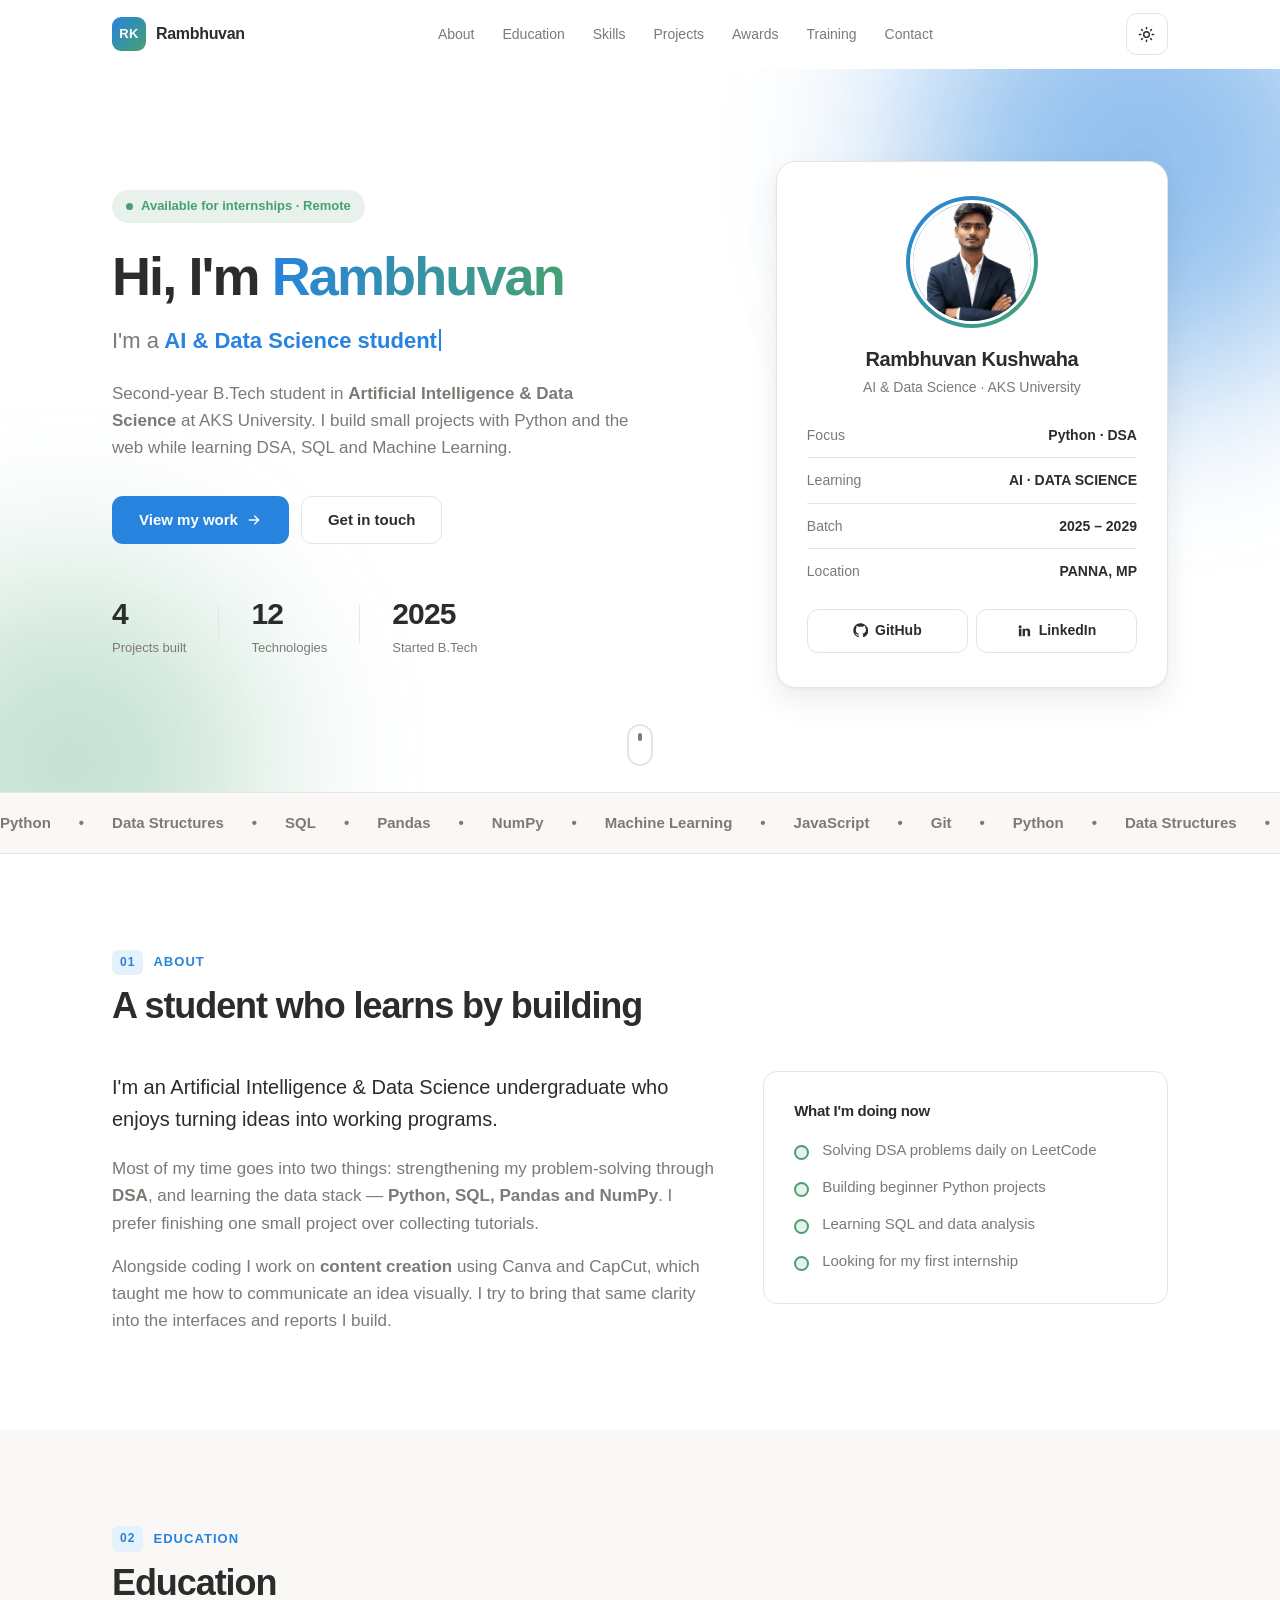
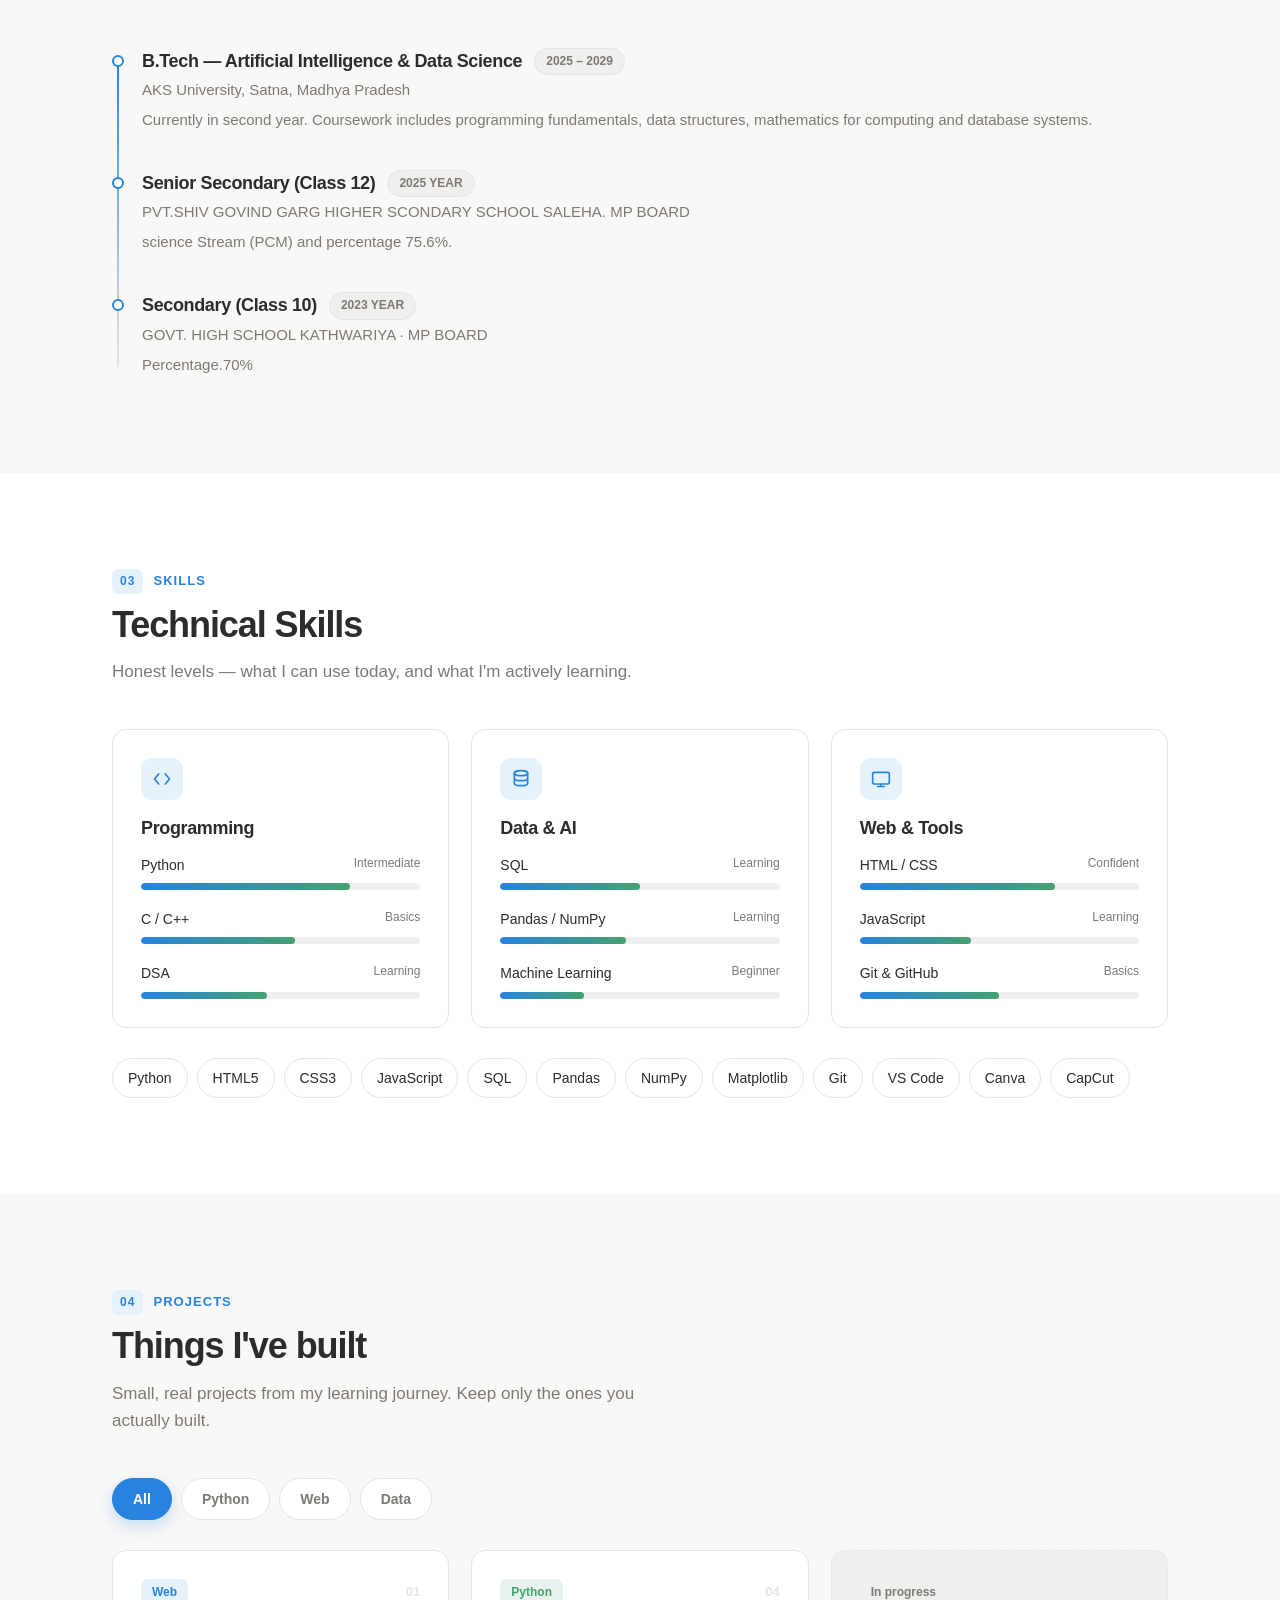
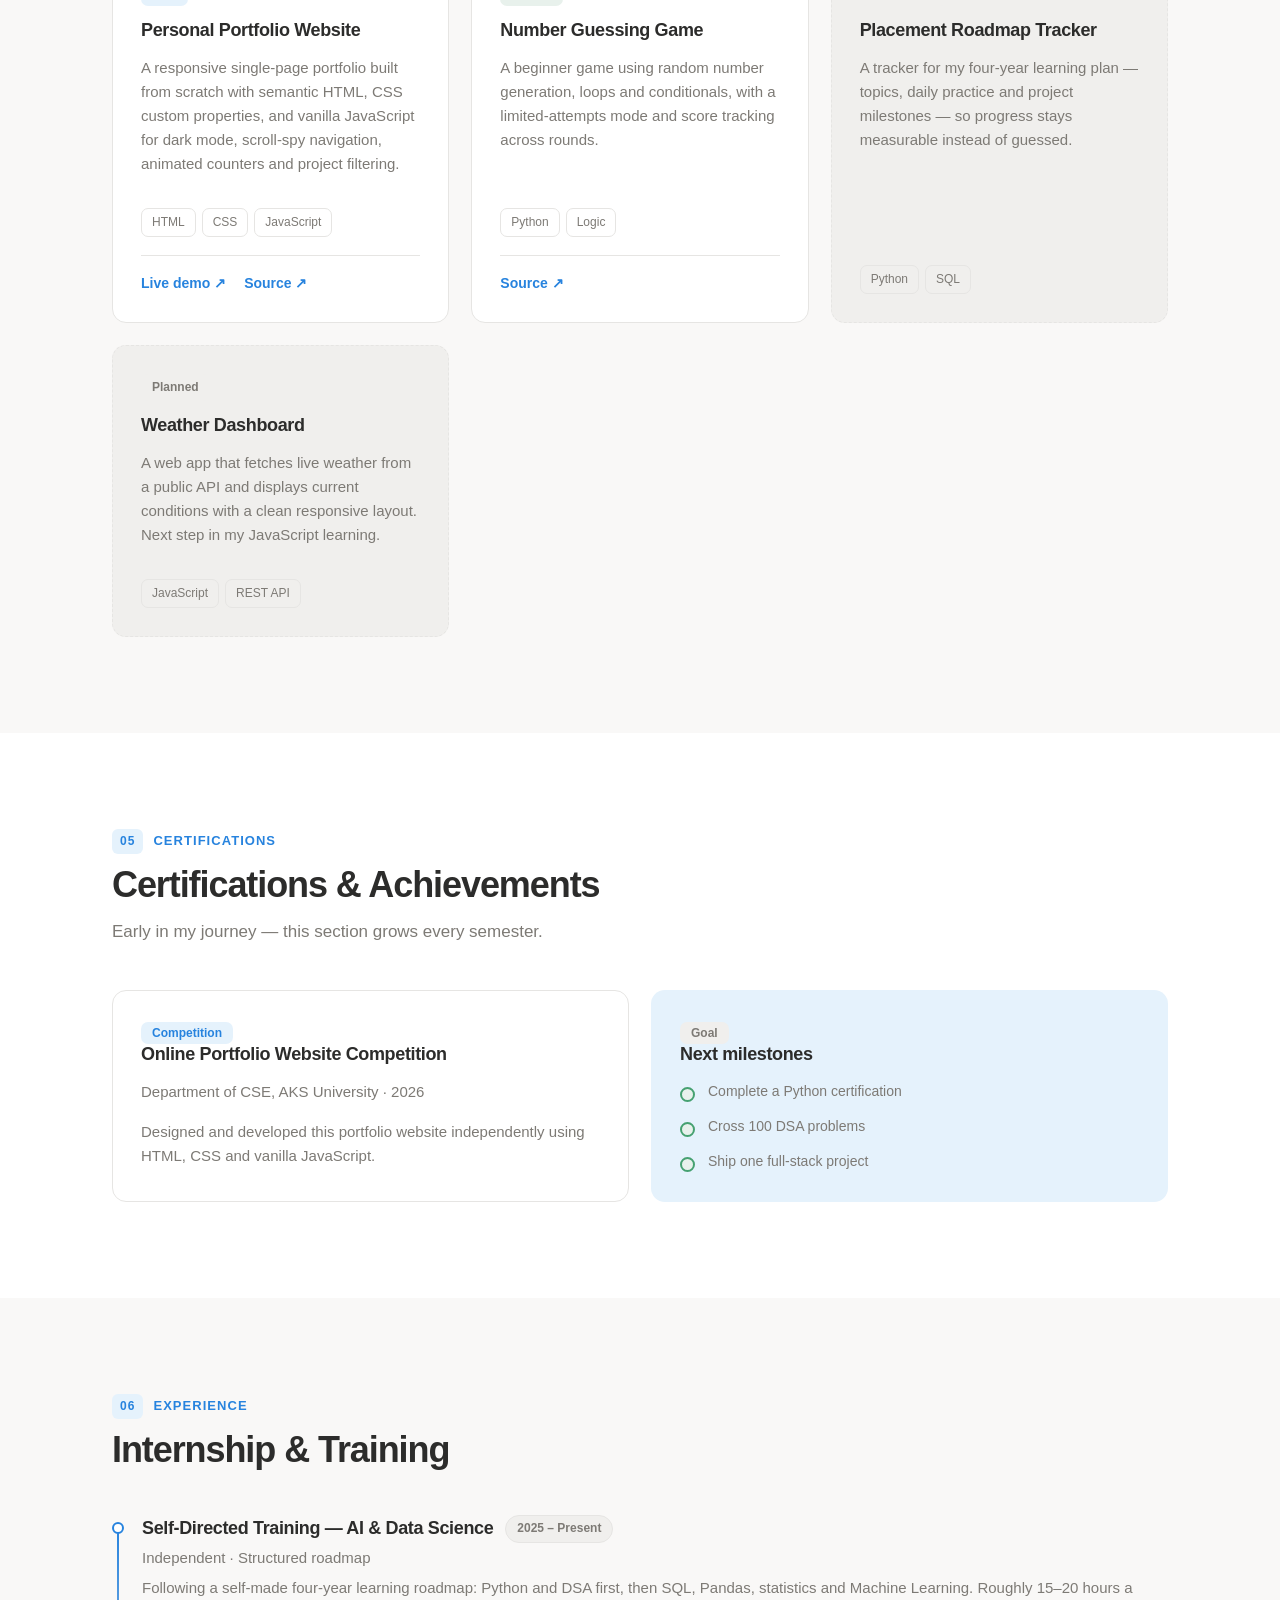
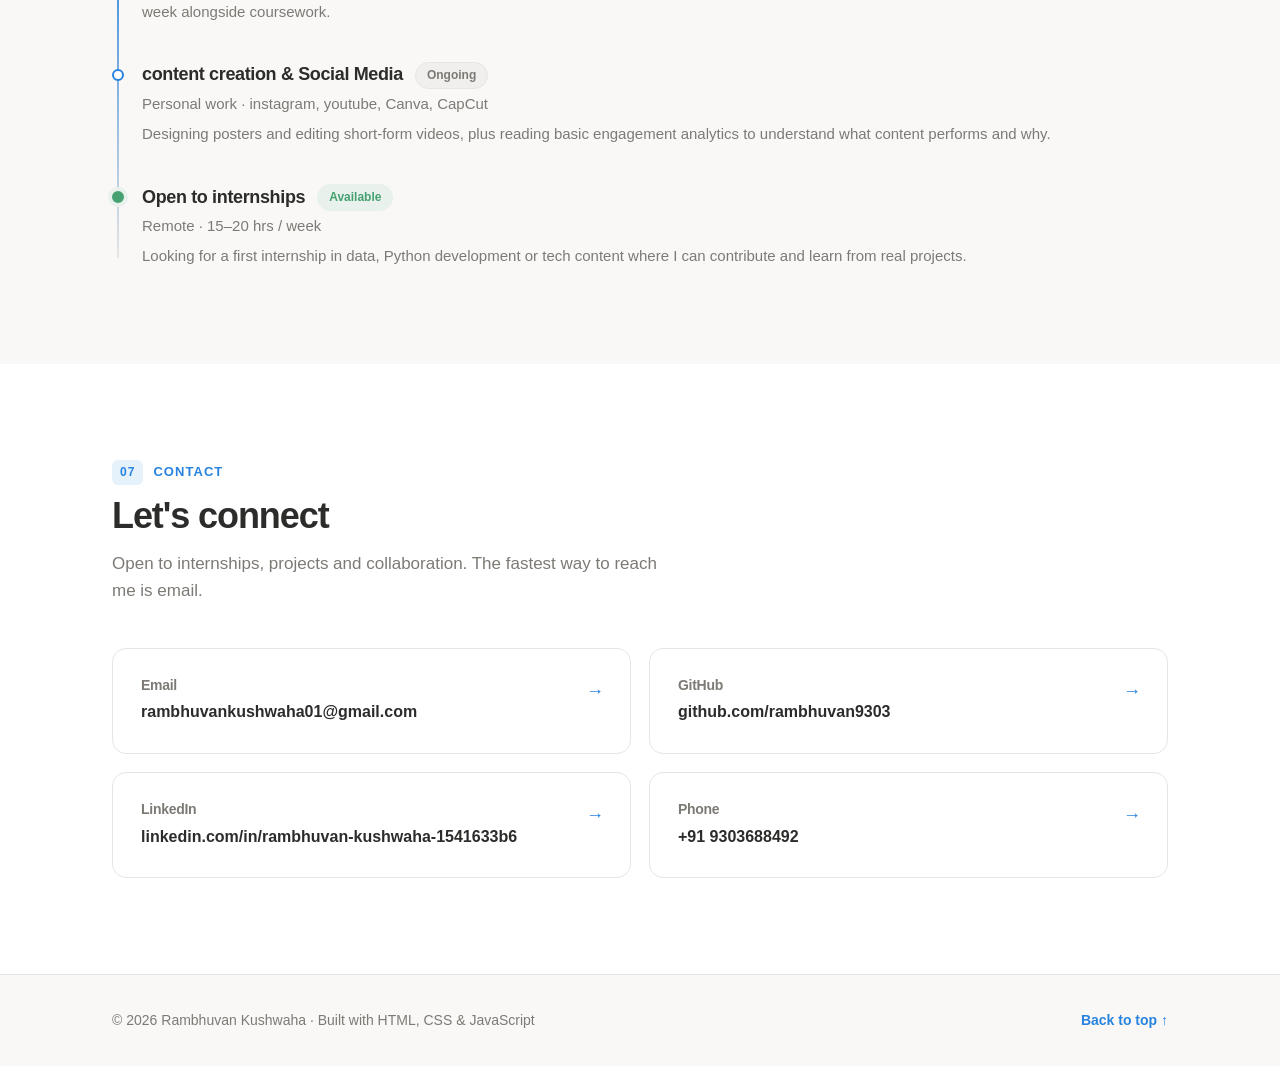
==== commit 17a9810c: "Update profile image source in index.html" ====
--- a/index.html
+++ b/index.html
@@ -96,7 +96,7 @@
       <div class="photo">
         <!-- REPLACE assets/profile.jpg WITH YOUR OWN PHOTO.
              If the file is missing, the initials below show instead. -->
-        <img src="assets/profile.jpg" alt="Rambhuvan Kushwaha" id="photo" />
+        <img src="profile.jpg" alt="Rambhuvan Kushwaha" id="photo" />
         <span class="photo__fallback" id="photoFallback">RK</span>
       </div>
 
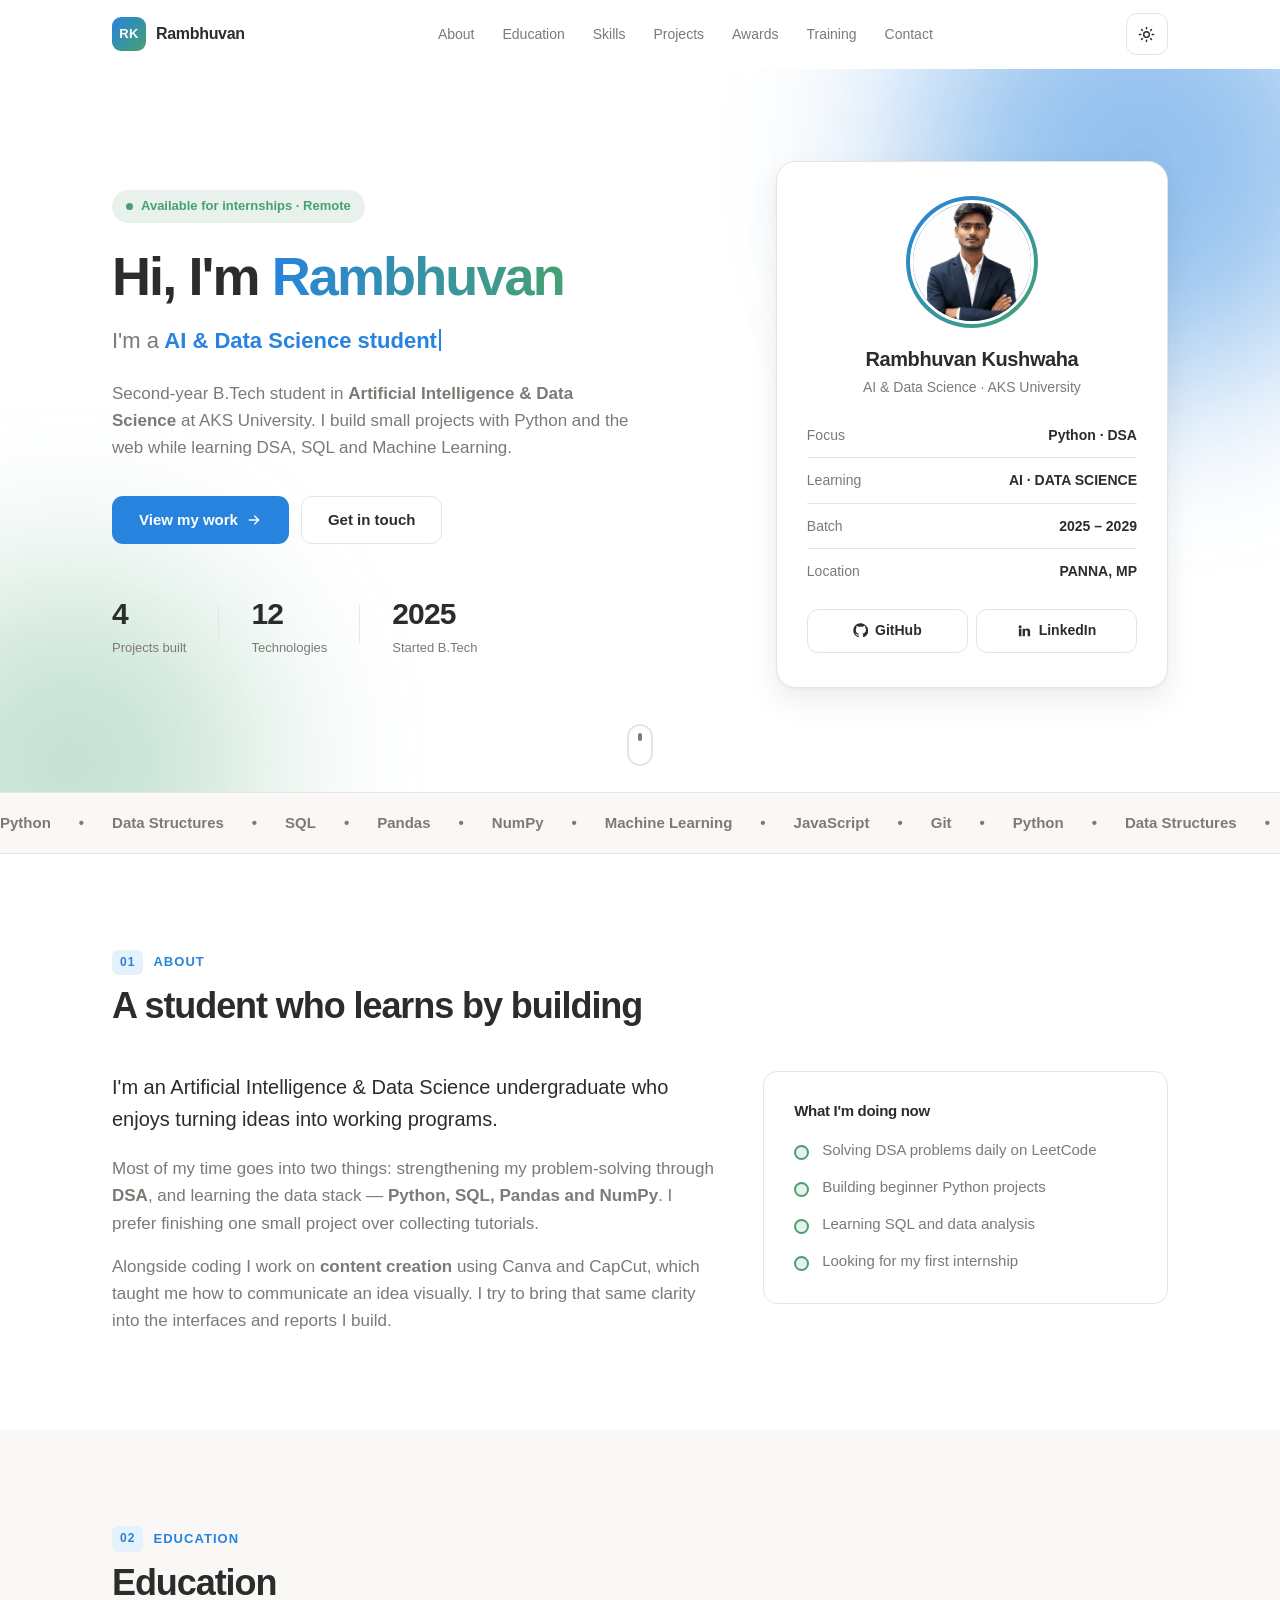
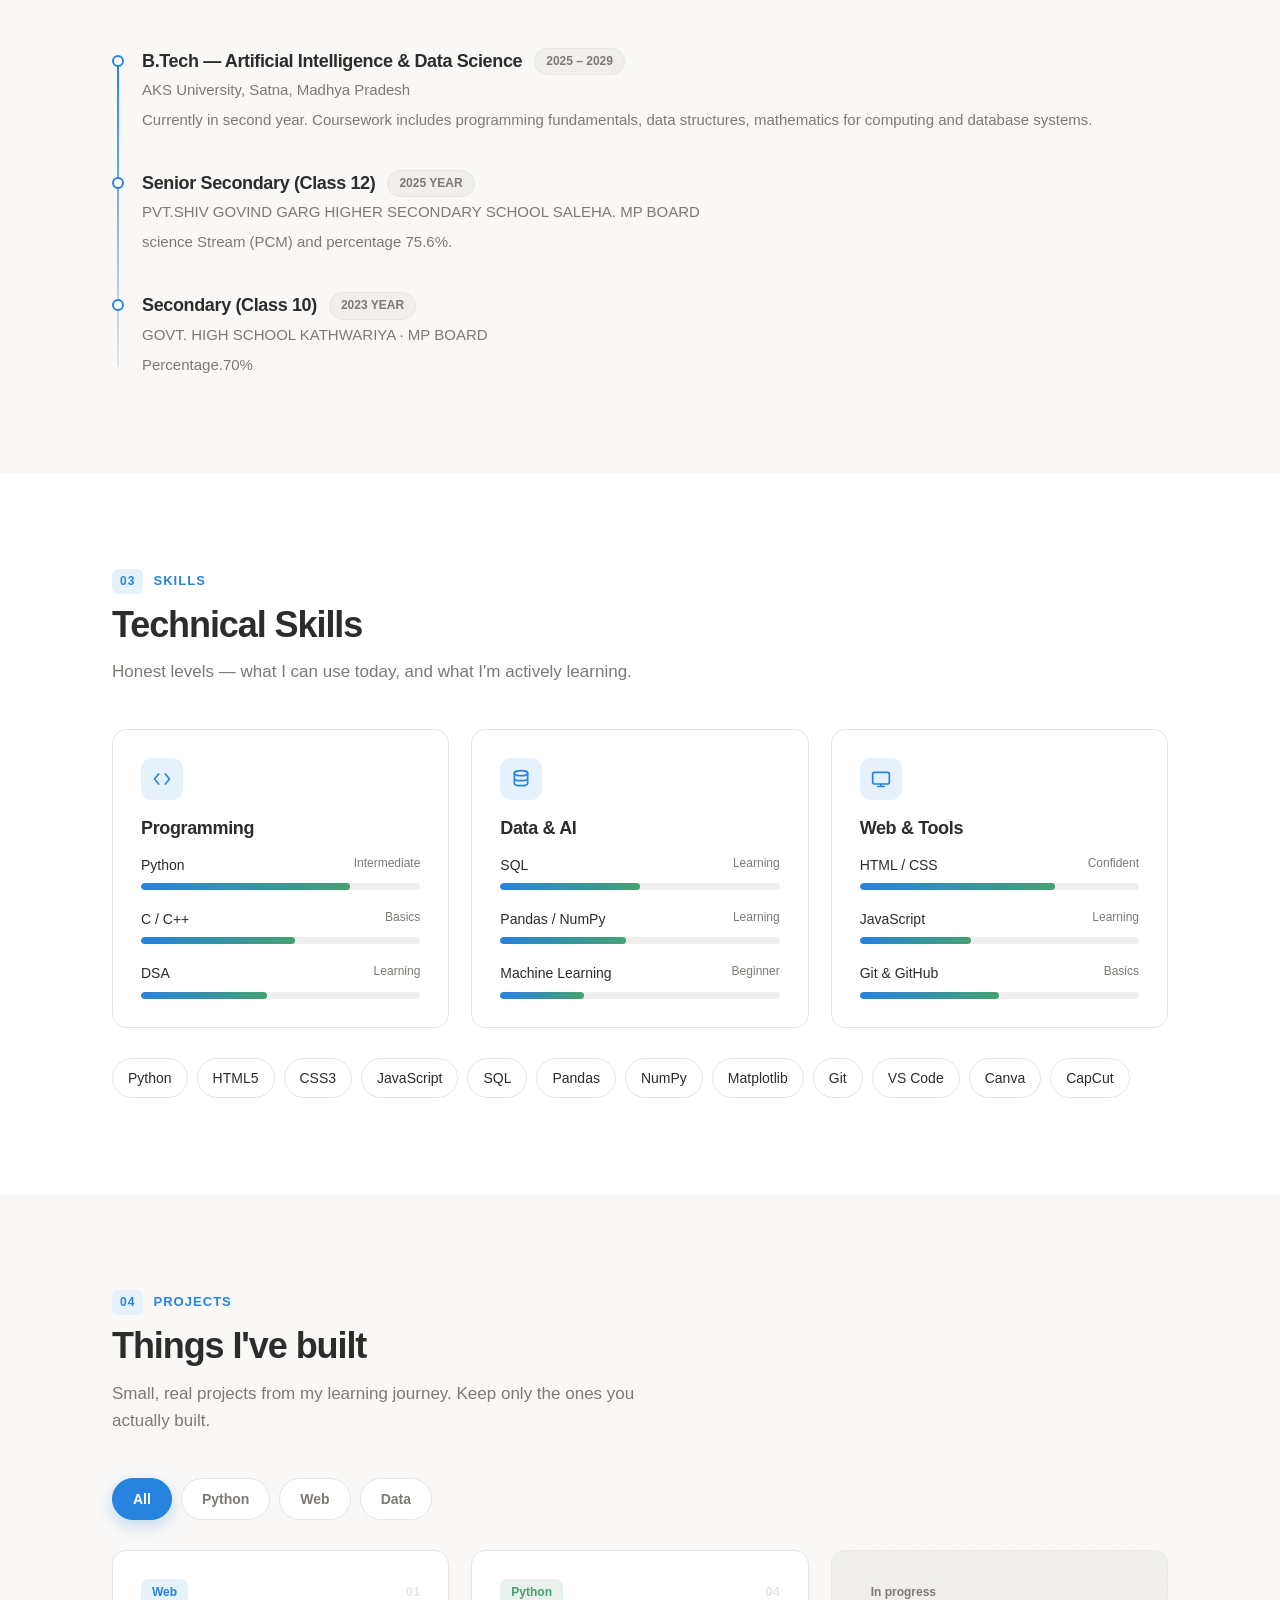
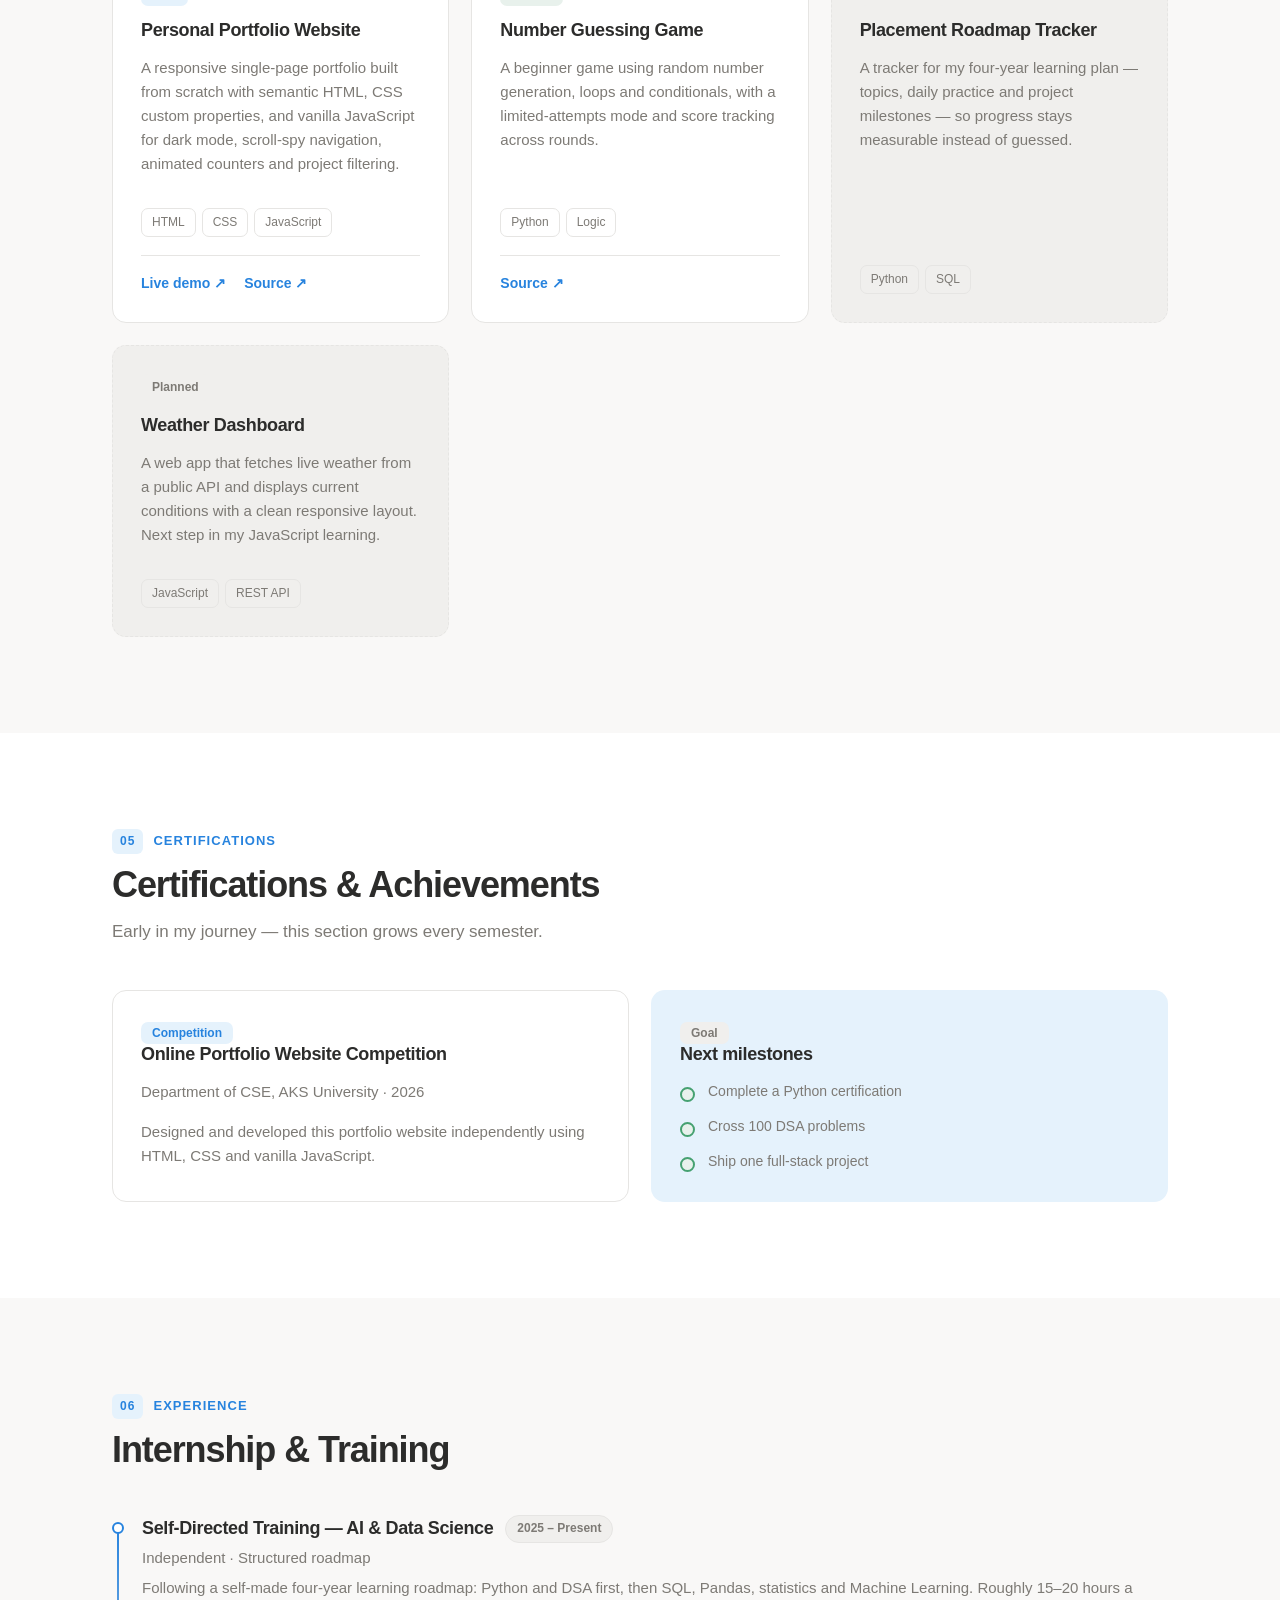
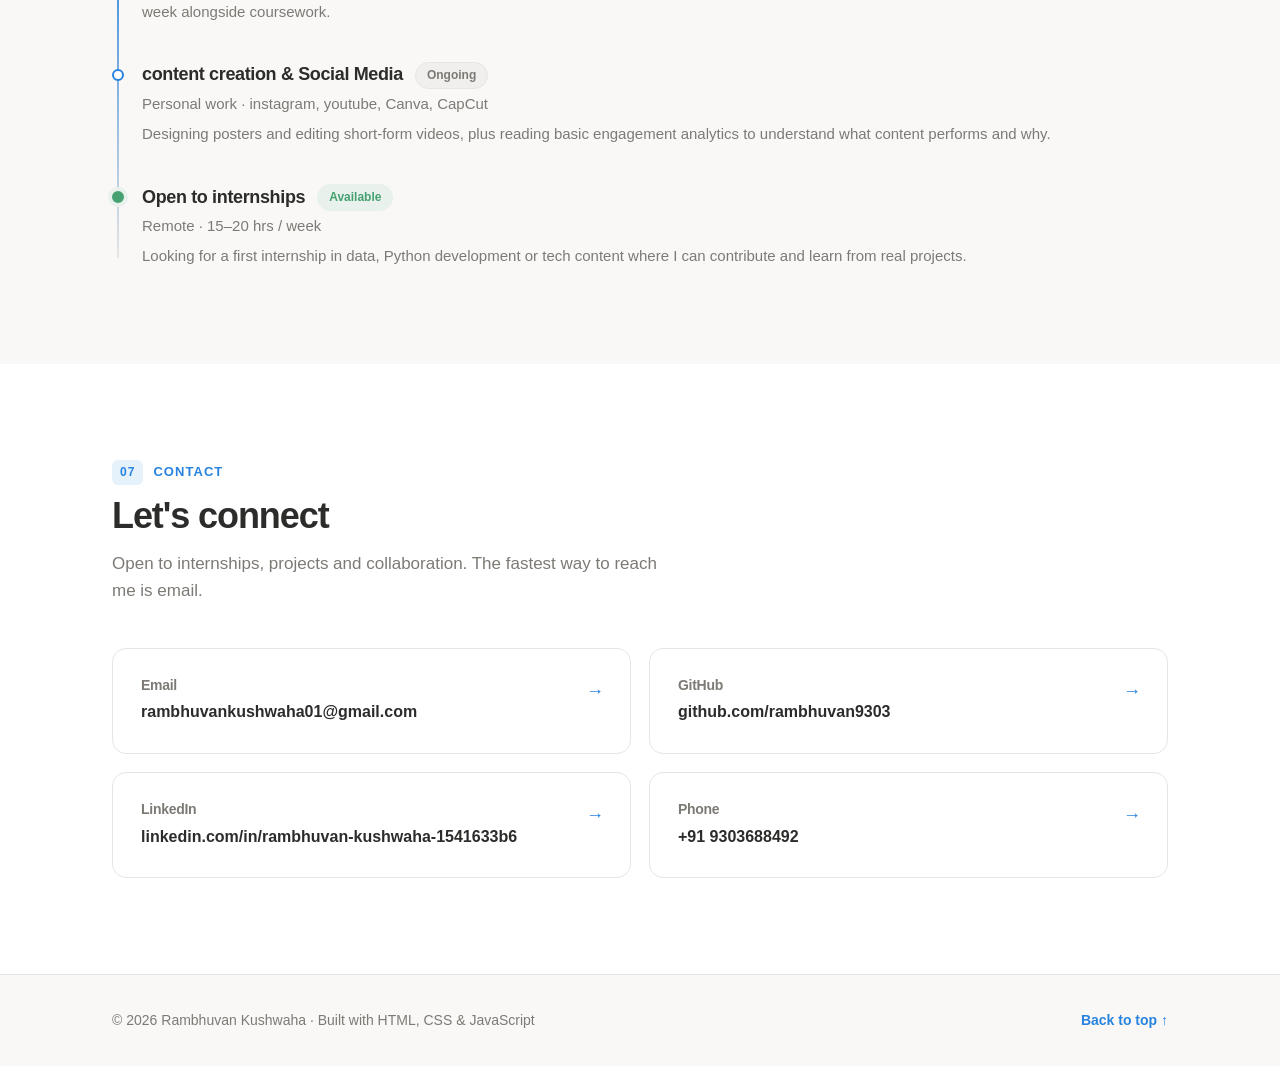
==== commit 35527223: "Update index.html" ====
--- a/index.html
+++ b/index.html
@@ -209,7 +209,7 @@
             <h3>Senior Secondary (Class 12)</h3>
             <span class="chip">2025 YEAR</span>
           </div>
-          <p class="muted">PVT.SHIV GOVIND GARG HIGHER SCONDARY SCHOOL SALEHA. MP BOARD</p>
+          <p class="muted">PVT.SHIV GOVIND GARG HIGHER SECONDARY SCHOOL SALEHA. MP BOARD</p>
           <p>science Stream (PCM) and percentage 75.6%.</p>
         </div>
       </div>
